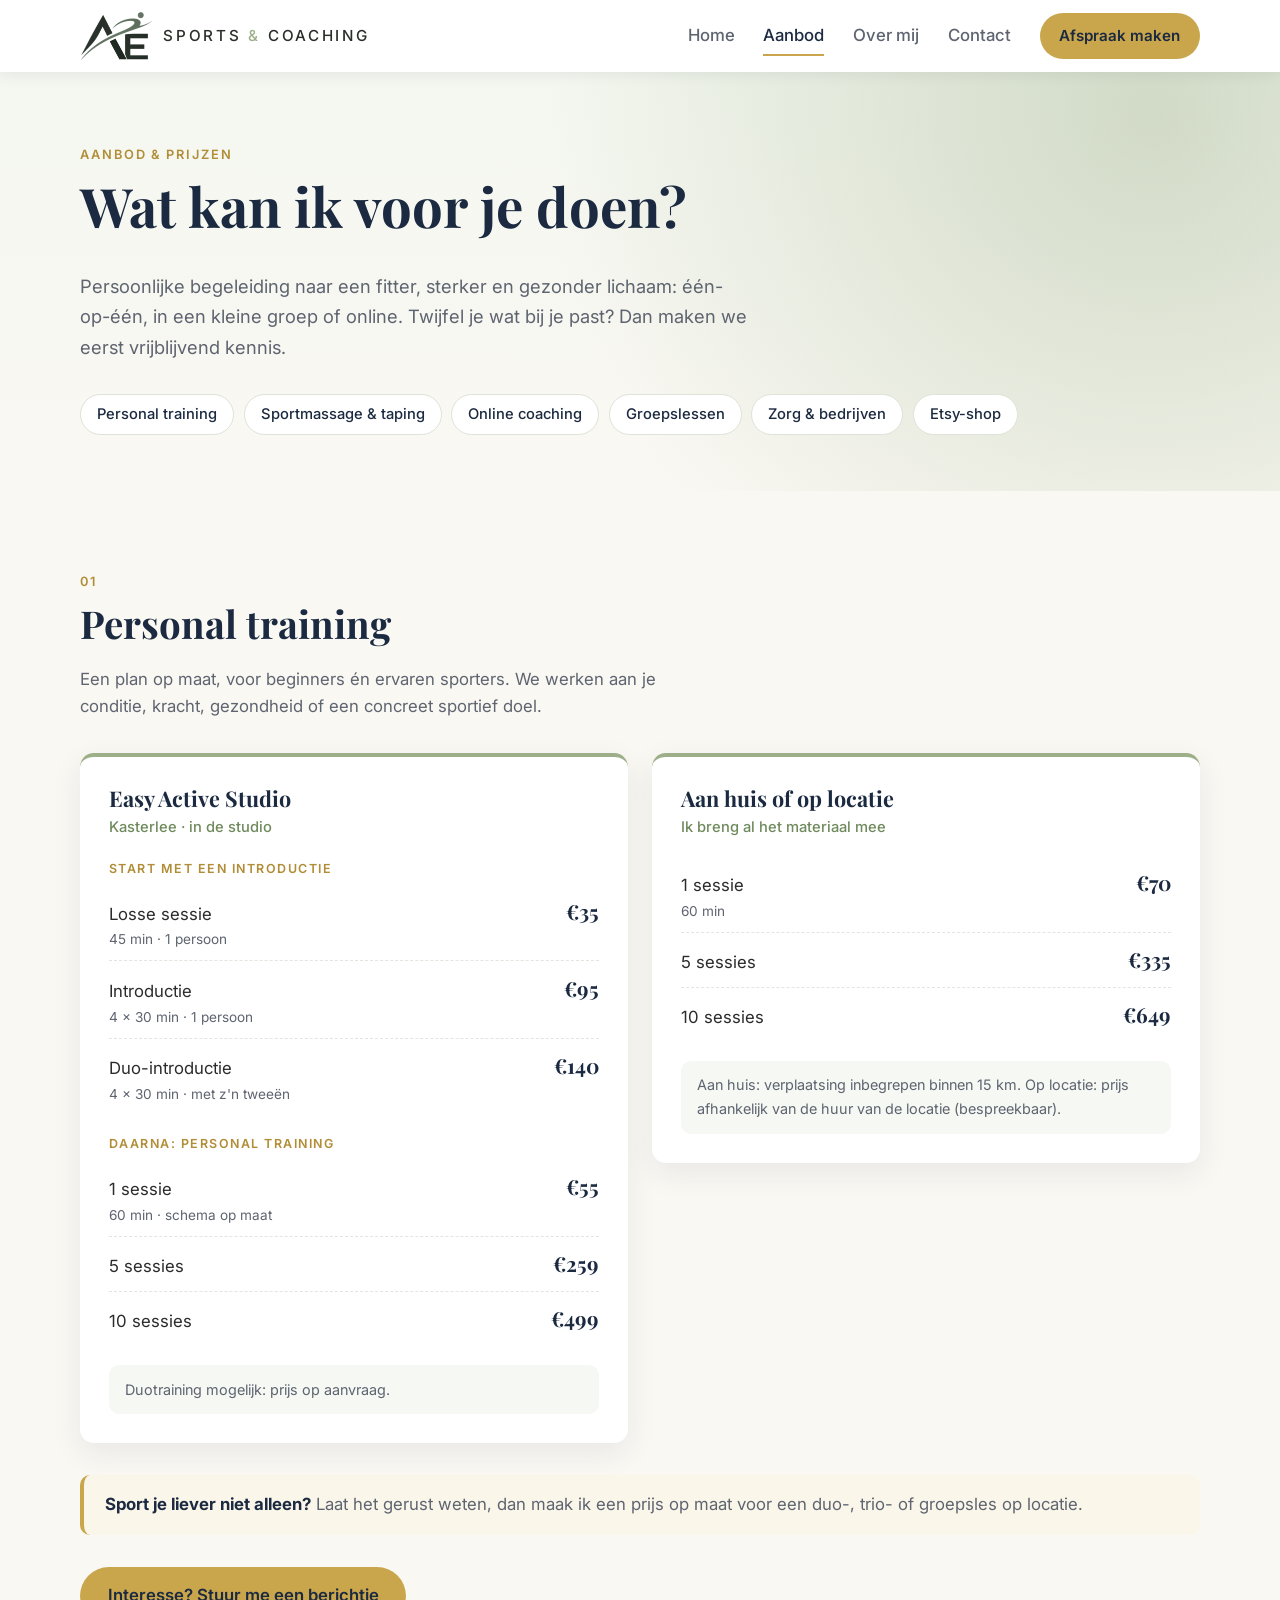
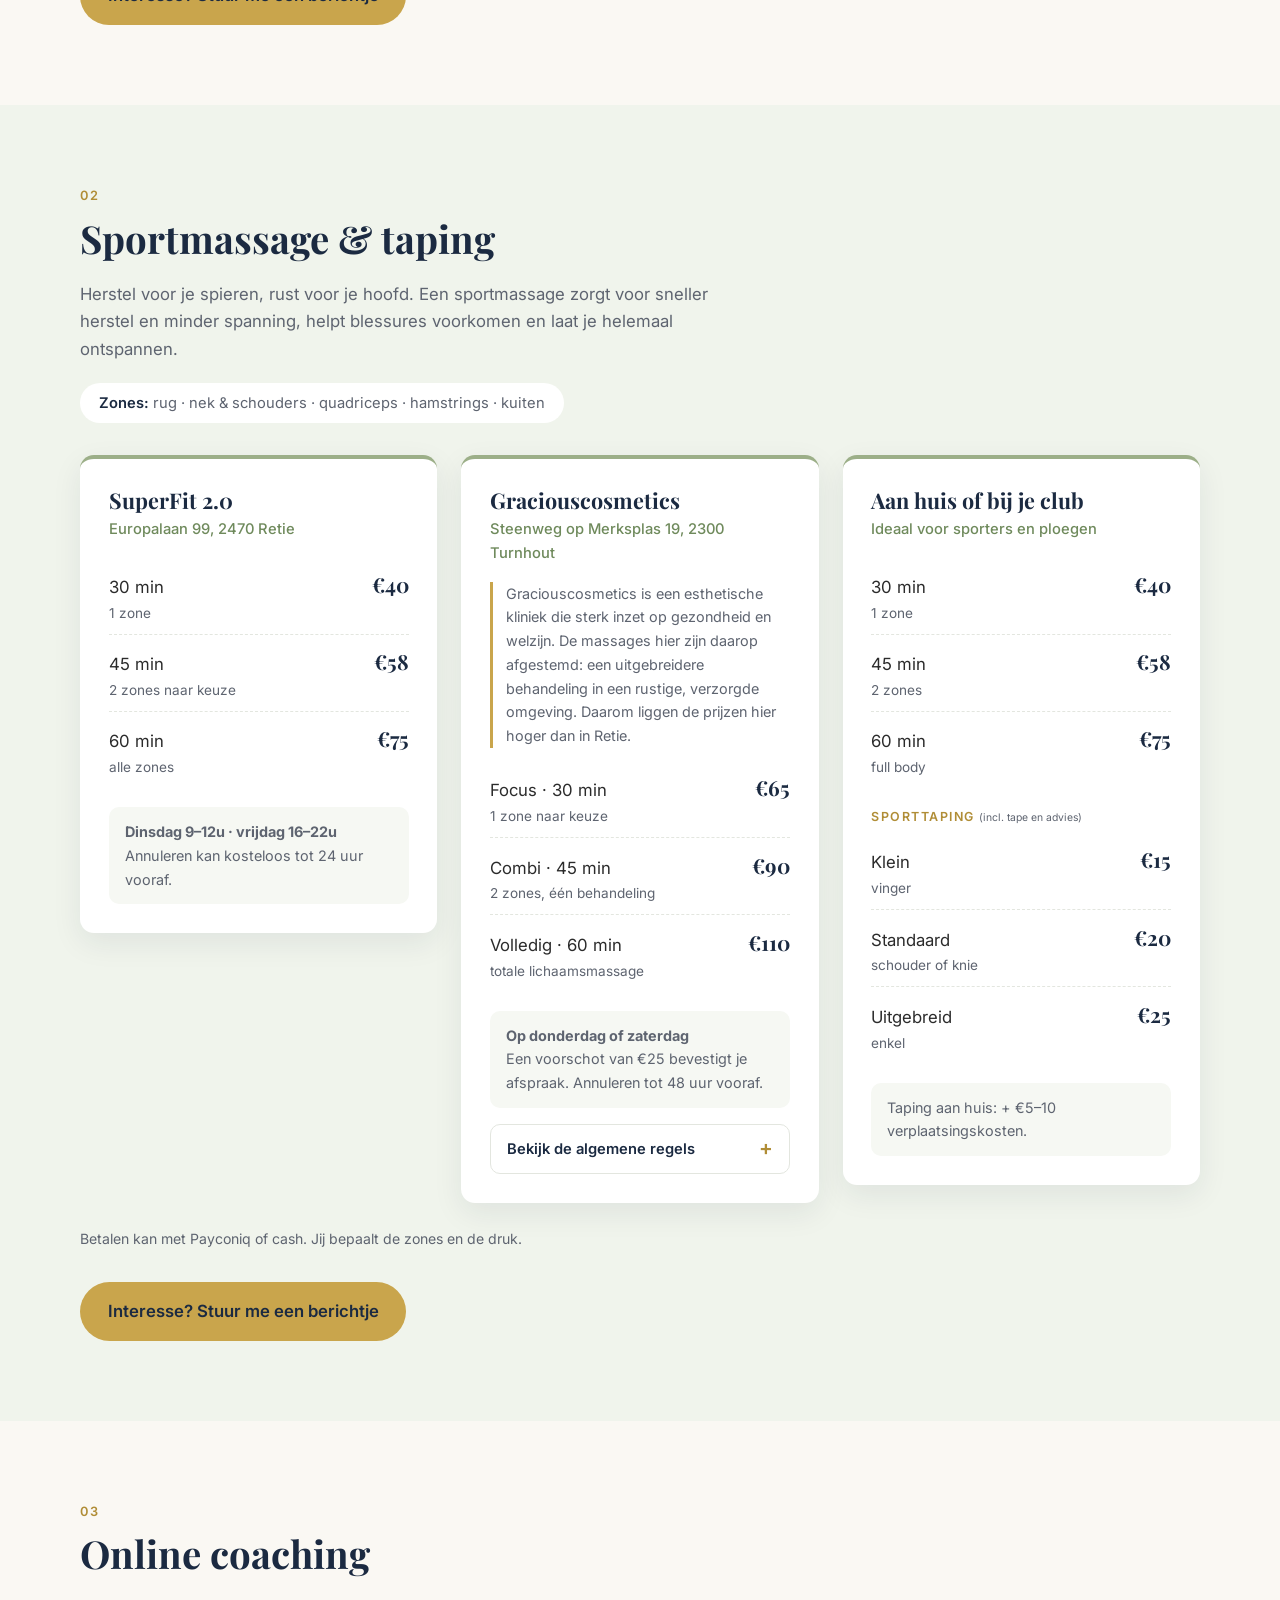
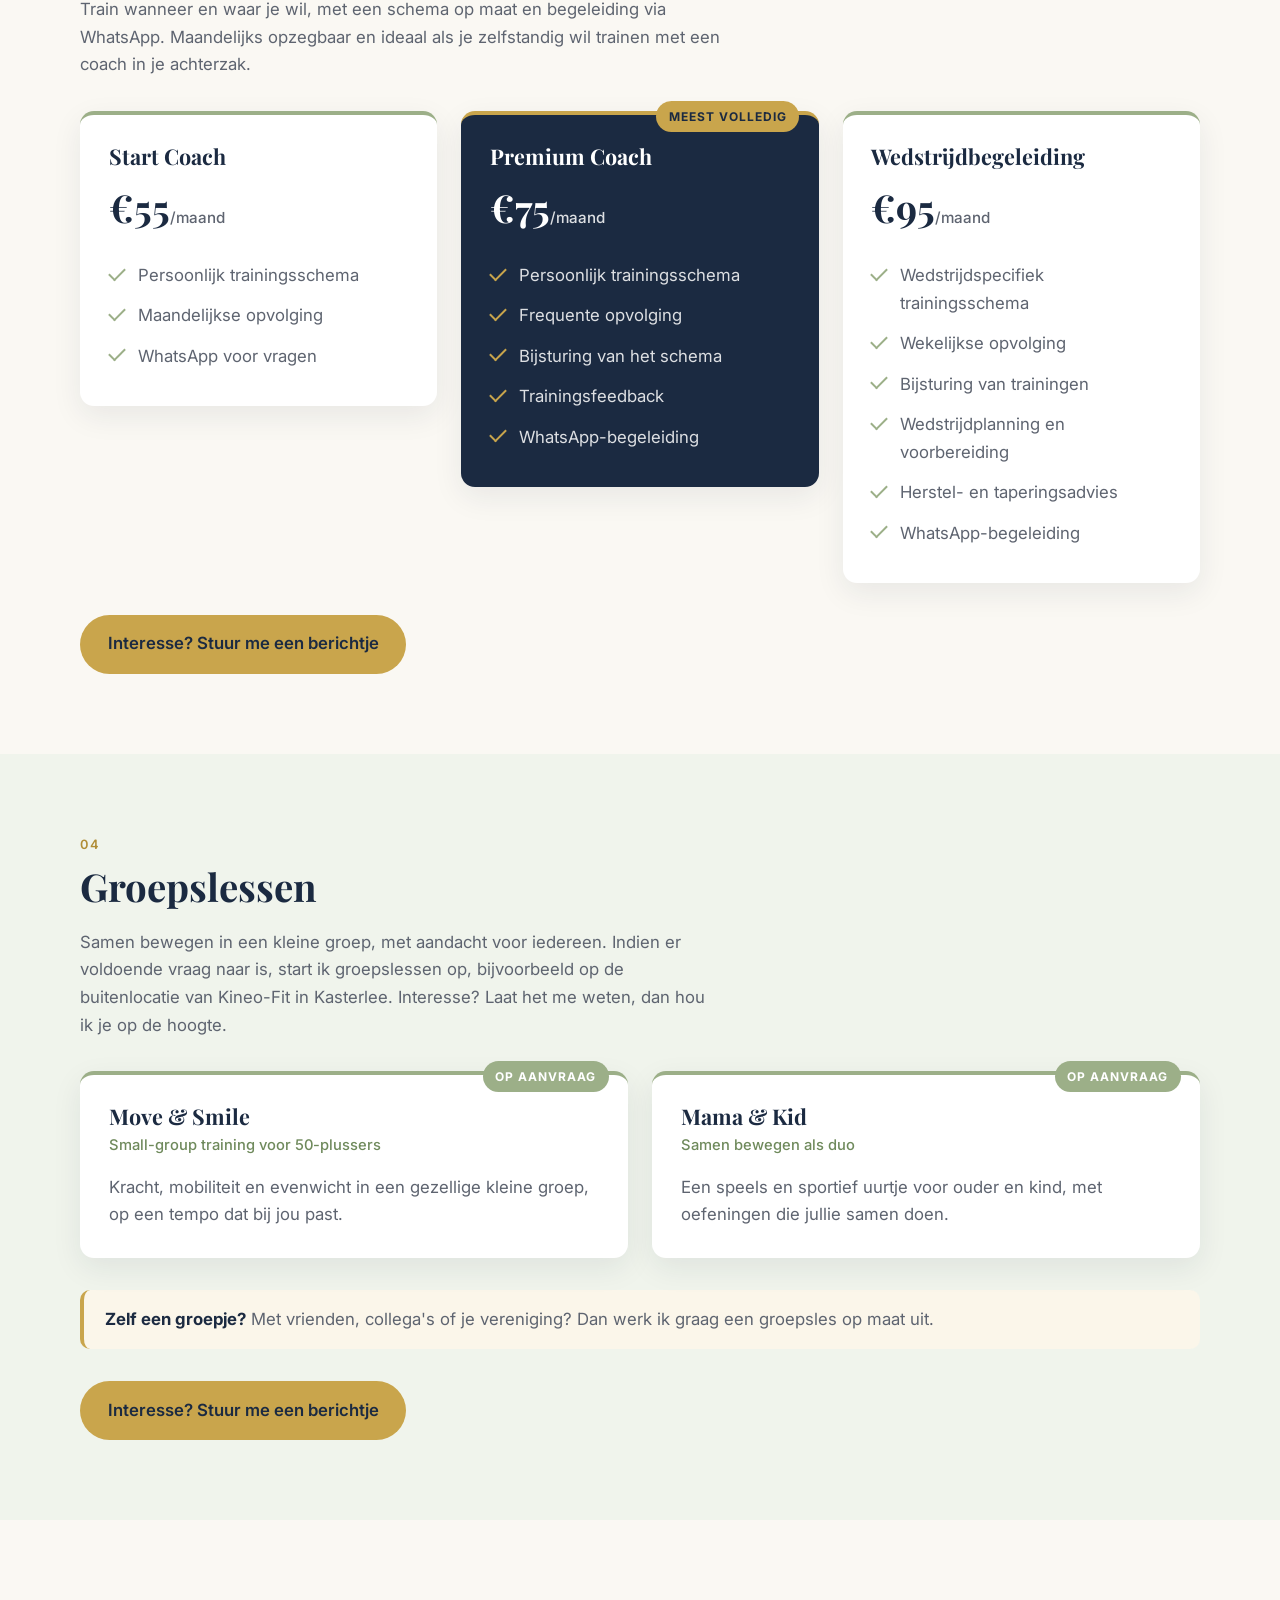
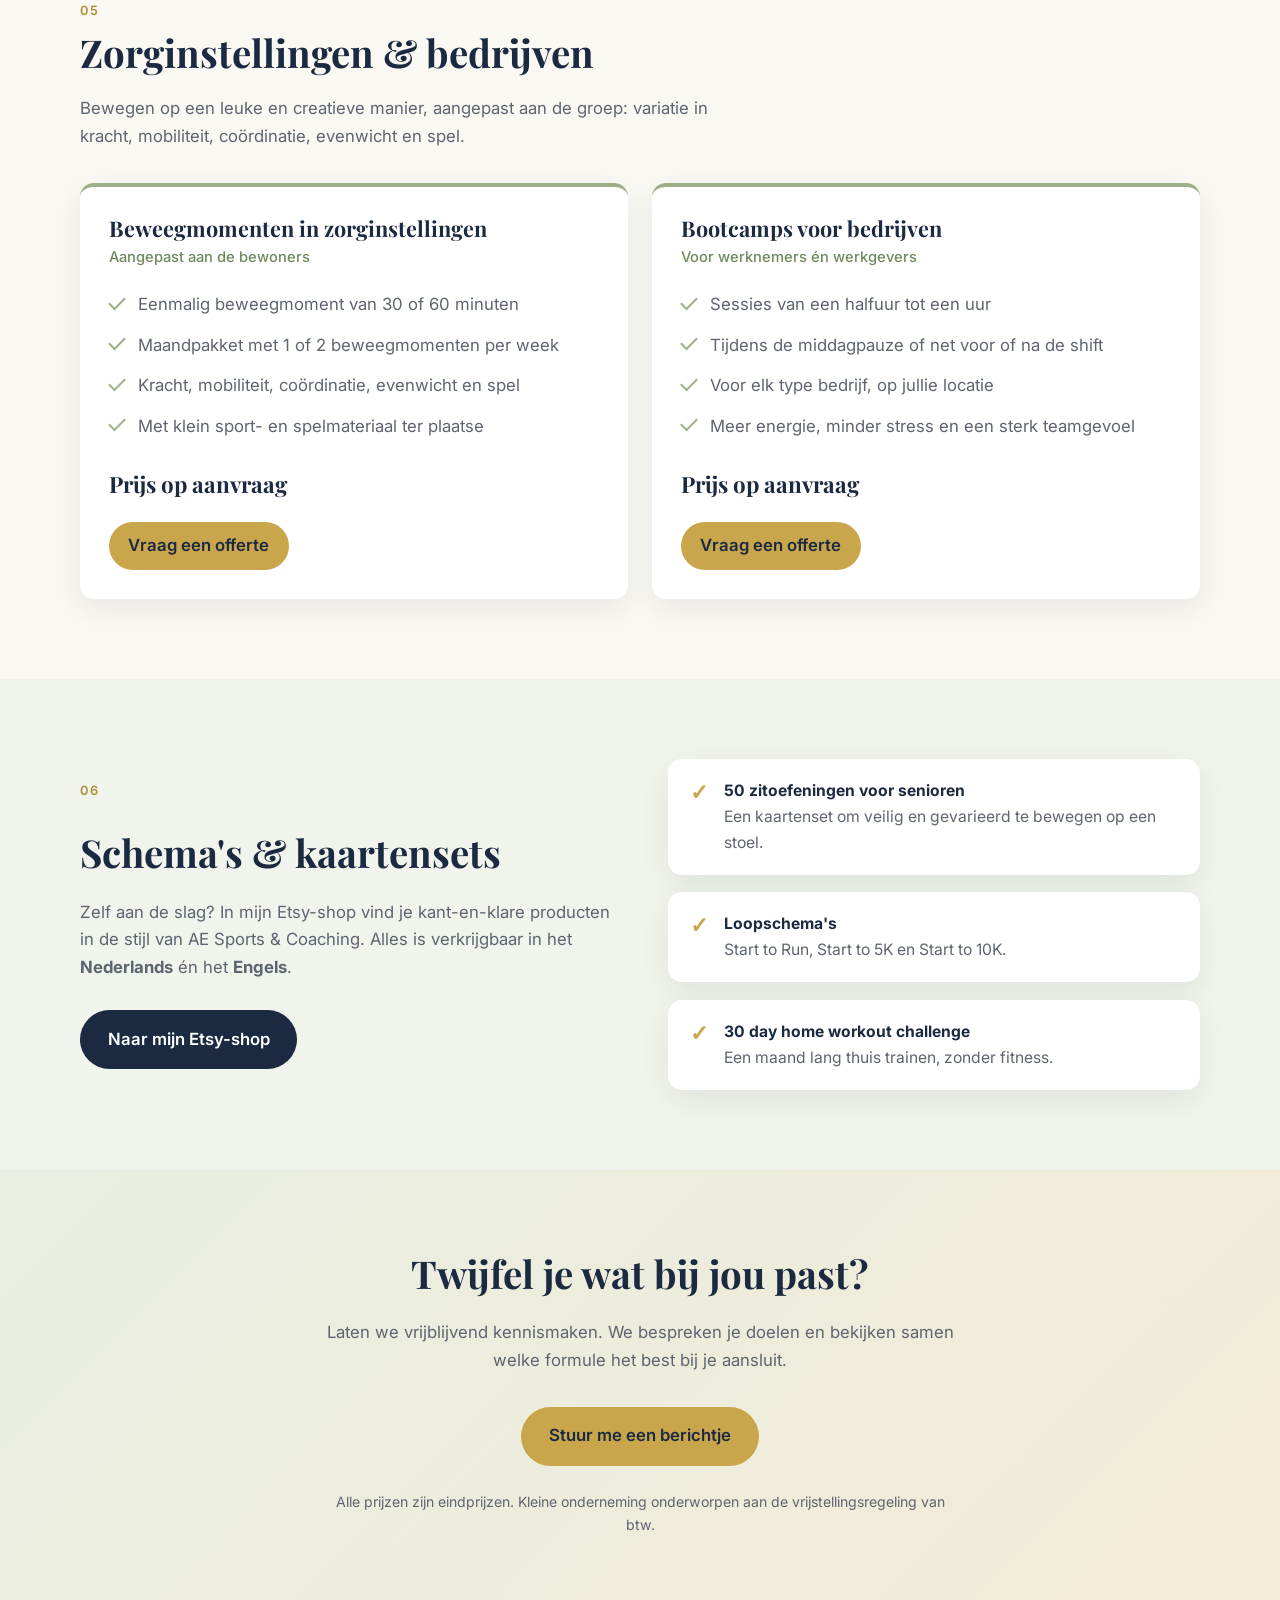
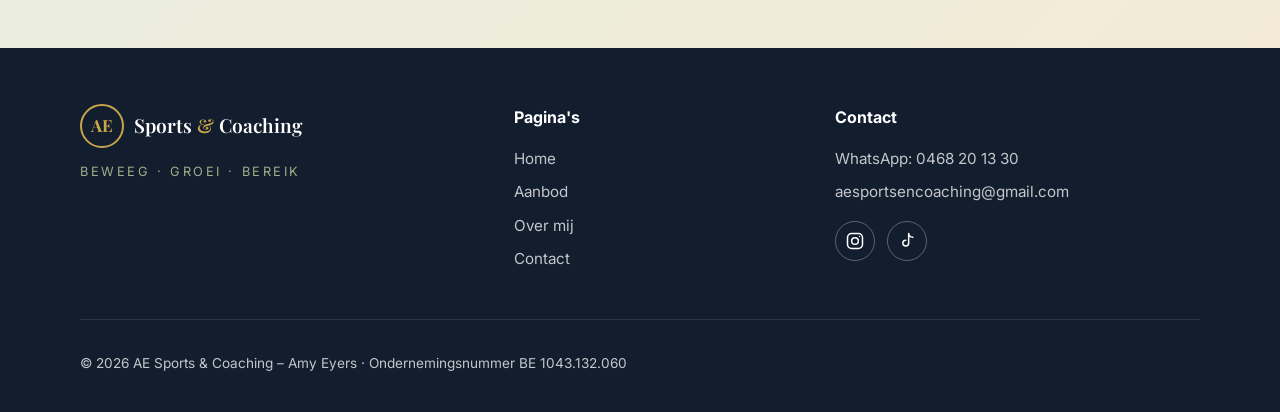
==== aanbod.html @ 87628c3f "Add files via upload" ====
<!DOCTYPE html>
<html lang="nl-BE">
<head>
  <meta charset="UTF-8">
  <meta name="viewport" content="width=device-width, initial-scale=1.0">
  <title>Aanbod &amp; prijzen | AE Sports &amp; Coaching</title>
  <meta name="description" content="Aanbod en prijzen van AE Sports & Coaching: personal training, sportmassage en taping, online coaching, groepslessen en beweegmomenten voor zorginstellingen en bedrijven.">

  <!-- Lettertypes (gratis via Google Fonts) -->
  <link rel="preconnect" href="https://fonts.googleapis.com">
  <link rel="preconnect" href="https://fonts.gstatic.com" crossorigin>
  <link href="https://fonts.googleapis.com/css2?family=Playfair+Display:wght@600;700&family=Inter:wght@400;500;600&display=swap" rel="stylesheet">

  <link rel="stylesheet" href="style.css">
</head>
<body>

  <!-- ===== NAVIGATIE ===== -->
  <header class="site-header">
    <div class="container nav">
      <a href="index.html" class="logo" aria-label="AE Sports & Coaching – home">
        <!-- Logo: het bestand 'logo-ae.png' moet in dezelfde map staan als deze pagina. -->
        <img src="logo-ae.png" alt="Logo AE Sports & Coaching" class="logo-img"
             onerror="this.style.display='none'; this.nextElementSibling.style.display='grid';">
        <span class="logo-mark" style="display:none">AE</span>
        <span class="logo-text">Sports <span class="amp">&amp;</span> Coaching</span>
      </a>

      <button class="nav-toggle" aria-label="Menu openen" aria-expanded="false">
        <span></span><span></span><span></span>
      </button>

      <nav class="nav-links" aria-label="Hoofdmenu">
        <a href="index.html">Home</a>
        <a href="aanbod.html" class="active">Aanbod</a>
        <a href="over-mij.html">Over mij</a>
        <a href="contact.html">Contact</a>
        <a href="https://wa.me/32468201330" data-wa class="btn btn-gold btn-small" target="_blank" rel="noopener">Afspraak maken</a>
      </nav>
    </div>
  </header>

  <main>

    <!-- ===== PAGINATITEL ===== -->
    <section class="page-hero">
      <div class="container">
        <p class="eyebrow">Aanbod &amp; prijzen</p>
        <h1>Wat kan ik voor je doen?</h1>
        <p class="hero-sub">Persoonlijke begeleiding naar een fitter, sterker en gezonder lichaam: één-op-één, in een kleine groep of online. Twijfel je wat bij je past? Dan maken we eerst vrijblijvend kennis.</p>
        <nav class="chips" aria-label="Spring naar">
          <a href="#personal-training">Personal training</a>
          <a href="#sportmassage">Sportmassage &amp; taping</a>
          <a href="#online-coaching">Online coaching</a>
          <a href="#groepslessen">Groepslessen</a>
          <a href="#zorg-bedrijven">Zorg &amp; bedrijven</a>
          <a href="#etsy">Etsy-shop</a>
        </nav>
      </div>
    </section>

    <!-- ===== PERSONAL TRAINING ===== -->
    <section class="section offer" id="personal-training">
      <div class="container">
        <p class="eyebrow">01</p>
        <h2>Personal training</h2>
        <p class="section-intro">Een plan op maat, voor beginners én ervaren sporters. We werken aan je conditie, kracht, gezondheid of een concreet sportief doel.</p>

        <div class="price-grid price-grid-2">
          <article class="price-card">
            <h3>Easy Active Studio</h3>
            <p class="price-meta">Kasterlee · in de studio</p>
            <p class="price-step">Start met een introductie</p>
            <ul class="price-list">
              <li><span>Losse sessie <small>45 min · 1 persoon</small></span><strong>€35</strong></li>
              <li><span>Introductie <small>4 × 30 min · 1 persoon</small></span><strong>€95</strong></li>
              <li><span>Duo-introductie <small>4 × 30 min · met z'n tweeën</small></span><strong>€140</strong></li>
            </ul>
            <p class="price-step">Daarna: personal training</p>
            <ul class="price-list">
              <li><span>1 sessie <small>60 min · schema op maat</small></span><strong>€55</strong></li>
              <li><span>5 sessies</span><strong>€259</strong></li>
              <li><span>10 sessies</span><strong>€499</strong></li>
            </ul>
            <p class="note">Duotraining mogelijk: prijs op aanvraag.</p>
          </article>

          <article class="price-card">
            <h3>Aan huis of op locatie</h3>
            <p class="price-meta">Ik breng al het materiaal mee</p>
            <ul class="price-list">
              <li><span>1 sessie <small>60 min</small></span><strong>€70</strong></li>
              <li><span>5 sessies</span><strong>€335</strong></li>
              <li><span>10 sessies</span><strong>€649</strong></li>
            </ul>
            <p class="note">Aan huis: verplaatsing inbegrepen binnen 15 km. Op locatie: prijs afhankelijk van de huur van de locatie (bespreekbaar).</p>
          </article>
        </div>

        <div class="tip">
          <strong>Sport je liever niet alleen?</strong> Laat het gerust weten, dan maak ik een prijs op maat voor een duo-, trio- of groepsles op locatie.
        </div>
        <div class="offer-cta">
          <button type="button" class="btn btn-gold" data-open-contact data-onderwerp="personal training">Interesse? Stuur me een berichtje</button>
        </div>
      </div>
    </section>

    <!-- ===== SPORTMASSAGE & TAPING ===== -->
    <section class="section offer section-sage" id="sportmassage">
      <div class="container">
        <p class="eyebrow">02</p>
        <h2>Sportmassage &amp; taping</h2>
        <p class="section-intro">Herstel voor je spieren, rust voor je hoofd. Een sportmassage zorgt voor sneller herstel en minder spanning, helpt blessures voorkomen en laat je helemaal ontspannen.</p>

        <div class="zones">
          <span>Zones:</span> rug · nek &amp; schouders · quadriceps · hamstrings · kuiten
        </div>

        <div class="price-grid">
          <article class="price-card">
            <span class="badge-promo" data-tot="2026-11-30">-10% t.e.m. 30/11</span>
            <h3>SuperFit 2.0</h3>
            <p class="price-meta">Europalaan 99, 2470 Retie</p>
            <ul class="price-list">
              <li><span>30 min <small>1 zone</small></span><strong>€40</strong></li>
              <li><span>45 min <small>2 zones naar keuze</small></span><strong>€58</strong></li>
              <li><span>60 min <small>alle zones</small></span><strong>€75</strong></li>
            </ul>
            <p class="note"><strong>Dinsdag 9–12u · vrijdag 16–22u</strong><br>Annuleren kan kosteloos tot 24 uur vooraf.</p>
          </article>

          <article class="price-card">
            <h3>Graciouscosmetics</h3>
            <p class="price-meta">Steenweg op Merksplas 19, 2300 Turnhout</p>
            <p class="card-info">Graciouscosmetics is een esthetische kliniek die sterk inzet op gezondheid en welzijn. De massages hier zijn daarop afgestemd: een uitgebreidere behandeling in een rustige, verzorgde omgeving. Daarom liggen de prijzen hier hoger dan in Retie.</p>
            <ul class="price-list">
              <li><span>Focus · 30 min <small>1 zone naar keuze</small></span><strong>€65</strong></li>
              <li><span>Combi · 45 min <small>2 zones, één behandeling</small></span><strong>€90</strong></li>
              <li><span>Volledig · 60 min <small>totale lichaamsmassage</small></span><strong>€110</strong></li>
            </ul>
            <p class="note"><strong>Op donderdag of zaterdag</strong><br>Een voorschot van €25 bevestigt je afspraak. Annuleren tot 48 uur vooraf.</p>
            <details class="rules">
              <summary>Bekijk de algemene regels</summary>
              <p class="rules-intro">Zo blijft elke massage rustig, veilig en voor iedereen aangenaam. Door te boeken ga je akkoord met deze afspraken.</p>
              <ol>
                <li><strong>Reserveren &amp; voorschot</strong> Je afspraak is bevestigd zodra je een voorschot van €25 per behandeling betaalt. Dit bedrag wordt van de prijs van je massage afgetrokken.</li>
                <li><strong>Annuleren of verplaatsen</strong> Doe dit minstens 48 uur op voorhand. Dan wordt je voorschot behouden voor een nieuwe afspraak of teruggestort.</li>
                <li><strong>Te laat of niet komen</strong> Niet verschenen of korter dan 48 uur op voorhand geannuleerd? Dan behoud ik het voorschot. Kom je meer dan 15 minuten te laat, dan wordt de massage ingekort tot de geplande eindtijd.</li>
                <li><strong>Kom rustig aan</strong> Wees 5 minuten vroeger zodat we kalm kunnen starten. Kom met schone huid en gebruik geen sterke parfum.</li>
                <li><strong>Je gezondheid</strong> Meld bij het boeken blessures, medicatie (zoals bloedverdunners), zwangerschap, huidproblemen of koorts. Ik kan een massage aanpassen of weigeren. Een massage vervangt geen medische behandeling.</li>
                <li><strong>Ziek of koorts?</strong> Verwittig me zo snel mogelijk en verplaats je afspraak. Zo houden we elkaar en Graciouscosmetics gezond.</li>
                <li><strong>Comfort &amp; respect</strong> Jij bepaalt de druk en je zegt het als iets te veel of te weinig is. Je blijft in ondergoed of sportkledij, afgedekt met handdoeken. Ongepast gedrag stopt de massage onmiddellijk, zonder terugbetaling.</li>
                <li><strong>Allergieën</strong> Heb je een allergie voor bepaalde producten, zalven of crèmes? Meld het vooraf, dan kies ik een geschikt product.</li>
                <li><strong>Rust &amp; privacy</strong> Zet je gsm op stil. Je gegevens blijven vertrouwelijk en gebruik ik enkel voor je afspraak. Foto's of filmpjes in de behandelruimte zijn niet toegestaan.</li>
                <li><strong>Na je massage</strong> Drink voldoende water en neem wat rust. Spieren kunnen een dag of twee gevoelig aanvoelen, dat is normaal.</li>
              </ol>
            </details>
          </article>

          <article class="price-card">
            <h3>Aan huis of bij je club</h3>
            <p class="price-meta">Ideaal voor sporters en ploegen</p>
            <ul class="price-list">
              <li><span>30 min <small>1 zone</small></span><strong>€40</strong></li>
              <li><span>45 min <small>2 zones</small></span><strong>€58</strong></li>
              <li><span>60 min <small>full body</small></span><strong>€75</strong></li>
            </ul>
            <p class="price-step">Sporttaping <small>(incl. tape en advies)</small></p>
            <ul class="price-list">
              <li><span>Klein <small>vinger</small></span><strong>€15</strong></li>
              <li><span>Standaard <small>schouder of knie</small></span><strong>€20</strong></li>
              <li><span>Uitgebreid <small>enkel</small></span><strong>€25</strong></li>
            </ul>
            <p class="note">Taping aan huis: + €5–10 verplaatsingskosten.</p>
          </article>
        </div>
        <p class="note-small">Betalen kan met Payconiq of cash. Jij bepaalt de zones en de druk.</p>
        <div class="offer-cta">
          <button type="button" class="btn btn-gold" data-open-contact data-onderwerp="sportmassage of sporttaping">Interesse? Stuur me een berichtje</button>
        </div>
      </div>
    </section>

    <!-- ===== ONLINE COACHING ===== -->
    <section class="section offer" id="online-coaching">
      <div class="container">
        <p class="eyebrow">03</p>
        <h2>Online coaching</h2>
        <p class="section-intro">Train wanneer en waar je wil, met een schema op maat en begeleiding via WhatsApp. Maandelijks opzegbaar en ideaal als je zelfstandig wil trainen met een coach in je achterzak.</p>

        <div class="price-grid">
          <article class="price-card plan">
            <h3>Start Coach</h3>
            <p class="plan-price">€55<small>/maand</small></p>
            <ul class="check-list">
              <li>Persoonlijk trainingsschema</li>
              <li>Maandelijkse opvolging</li>
              <li>WhatsApp voor vragen</li>
            </ul>
          </article>

          <article class="price-card plan plan-featured">
            <span class="badge-popular">Meest volledig</span>
            <h3>Premium Coach</h3>
            <p class="plan-price">€75<small>/maand</small></p>
            <ul class="check-list">
              <li>Persoonlijk trainingsschema</li>
              <li>Frequente opvolging</li>
              <li>Bijsturing van het schema</li>
              <li>Trainingsfeedback</li>
              <li>WhatsApp-begeleiding</li>
            </ul>
          </article>

          <article class="price-card plan">
            <h3>Wedstrijdbegeleiding</h3>
            <p class="plan-price">€95<small>/maand</small></p>
            <ul class="check-list">
              <li>Wedstrijdspecifiek trainingsschema</li>
              <li>Wekelijkse opvolging</li>
              <li>Bijsturing van trainingen</li>
              <li>Wedstrijdplanning en voorbereiding</li>
              <li>Herstel- en taperingsadvies</li>
              <li>WhatsApp-begeleiding</li>
            </ul>
          </article>
        </div>

        <div class="offer-cta">
          <button type="button" class="btn btn-gold" data-open-contact data-onderwerp="online coaching">Interesse? Stuur me een berichtje</button>
        </div>
      </div>
    </section>

    <!-- ===== GROEPSLESSEN ===== -->
    <section class="section offer section-sage" id="groepslessen">
      <div class="container">
        <p class="eyebrow">04</p>
        <h2>Groepslessen</h2>
        <p class="section-intro">Samen bewegen in een kleine groep, met aandacht voor iedereen. Indien er voldoende vraag naar is, start ik groepslessen op, bijvoorbeeld op de buitenlocatie van Kineo-Fit in Kasterlee. Interesse? Laat het me weten, dan hou ik je op de hoogte.</p>

        <div class="price-grid price-grid-2">
          <article class="price-card">
            <span class="badge-soon">Op aanvraag</span>
            <h3>Move &amp; Smile</h3>
            <p class="price-meta">Small-group training voor 50-plussers</p>
            <p>Kracht, mobiliteit en evenwicht in een gezellige kleine groep, op een tempo dat bij jou past.</p>
          </article>

          <article class="price-card">
            <span class="badge-soon">Op aanvraag</span>
            <h3>Mama &amp; Kid</h3>
            <p class="price-meta">Samen bewegen als duo</p>
            <p>Een speels en sportief uurtje voor ouder en kind, met oefeningen die jullie samen doen.</p>
          </article>
        </div>

        <div class="tip">
          <strong>Zelf een groepje?</strong> Met vrienden, collega's of je vereniging? Dan werk ik graag een groepsles op maat uit.
        </div>
        <div class="offer-cta">
          <button type="button" class="btn btn-gold" data-open-contact data-onderwerp="groepslessen">Interesse? Stuur me een berichtje</button>
        </div>
      </div>
    </section>

    <!-- ===== ZORG & BEDRIJVEN ===== -->
    <section class="section offer" id="zorg-bedrijven">
      <div class="container">
        <p class="eyebrow">05</p>
        <h2>Zorginstellingen &amp; bedrijven</h2>
        <p class="section-intro">Bewegen op een leuke en creatieve manier, aangepast aan de groep: variatie in kracht, mobiliteit, coördinatie, evenwicht en spel.</p>

        <div class="price-grid price-grid-2">
          <article class="price-card">
            <h3>Beweegmomenten in zorginstellingen</h3>
            <p class="price-meta">Aangepast aan de bewoners</p>
            <ul class="check-list">
              <li>Eenmalig beweegmoment van 30 of 60 minuten</li>
              <li>Maandpakket met 1 of 2 beweegmomenten per week</li>
              <li>Kracht, mobiliteit, coördinatie, evenwicht en spel</li>
              <li>Met klein sport- en spelmateriaal ter plaatse</li>
            </ul>
            <p class="plan-price small">Prijs op aanvraag</p>
            <button type="button" class="btn btn-gold btn-small card-btn" data-open-contact data-onderwerp="beweegmomenten in zorginstellingen">Vraag een offerte</button>
          </article>

          <article class="price-card">
            <h3>Bootcamps voor bedrijven</h3>
            <p class="price-meta">Voor werknemers én werkgevers</p>
            <ul class="check-list">
              <li>Sessies van een halfuur tot een uur</li>
              <li>Tijdens de middagpauze of net voor of na de shift</li>
              <li>Voor elk type bedrijf, op jullie locatie</li>
              <li>Meer energie, minder stress en een sterk teamgevoel</li>
            </ul>
            <p class="plan-price small">Prijs op aanvraag</p>
            <button type="button" class="btn btn-gold btn-small card-btn" data-open-contact data-onderwerp="een bootcamp voor bedrijven">Vraag een offerte</button>
          </article>
        </div>
      </div>
    </section>

    <!-- ===== ETSY ===== -->
    <section class="section offer section-sage" id="etsy">
      <div class="container split">
        <div>
          <p class="eyebrow">06</p>
          <h2>Schema's &amp; kaartensets</h2>
          <p>Zelf aan de slag? In mijn Etsy-shop vind je kant-en-klare producten in de stijl van AE Sports &amp; Coaching. Alles is verkrijgbaar in het <strong>Nederlands</strong> én het <strong>Engels</strong>.</p>
          <a href="https://www.etsy.com/be/shop/AESportsenCoaching" class="btn btn-navy" target="_blank" rel="noopener">Naar mijn Etsy-shop</a>
        </div>
        <ul class="usp-list">
          <li><span class="usp-num">✓</span><div><strong>50 zitoefeningen voor senioren</strong><br>Een kaartenset om veilig en gevarieerd te bewegen op een stoel.</div></li>
          <li><span class="usp-num">✓</span><div><strong>Loopschema's</strong><br>Start to Run, Start to 5K en Start to 10K.</div></li>
          <li><span class="usp-num">✓</span><div><strong>30 day home workout challenge</strong><br>Een maand lang thuis trainen, zonder fitness.</div></li>
        </ul>
      </div>
    </section>

    <!-- ===== KENNISMAKING ===== -->
    <section class="section cta">
      <div class="container cta-inner">
        <h2>Twijfel je wat bij jou past?</h2>
        <p>Laten we vrijblijvend kennismaken. We bespreken je doelen en bekijken samen welke formule het best bij je aansluit.</p>
        <div class="hero-buttons">
          <button type="button" class="btn btn-gold" data-open-contact>Stuur me een berichtje</button>
        </div>
        <p class="note-small">Alle prijzen zijn eindprijzen. Kleine onderneming onderworpen aan de vrijstellingsregeling van btw.</p>
      </div>
    </section>

  </main>

  <!-- ===== KEUZEVENSTER: WHATSAPP OF MAIL ===== -->
  <div class="modal" id="contact-modal" hidden>
    <div class="modal-backdrop" data-close-contact></div>
    <div class="modal-box" role="dialog" aria-modal="true" aria-labelledby="modal-title">
      <button type="button" class="modal-close" aria-label="Sluiten" data-close-contact>&times;</button>
      <h3 id="modal-title">Hoe wil je me contacteren?</h3>
      <p>Kies wat jij het makkelijkst vindt. Er staat al een berichtje klaar dat je nog kan aanpassen.</p>

      <a class="modal-option" data-wa target="_blank" rel="noopener">
        <span class="modal-icon wa">
          <svg viewBox="0 0 24 24" aria-hidden="true"><path d="M4 20l1.3-3.9A8 8 0 1 1 8 19z"/><path d="M9 9.5c.3 1.8 1.7 3.7 4 4.6l1.2-1.1 1.8.9-.4 1.6c-3.4.2-7.3-3.4-7.3-7.1l1.6-.4.9 1.8z" class="fill"/></svg>
        </span>
        <span><strong>WhatsApp</strong><br><small>Snel een berichtje sturen</small></span>
      </a>

      <a class="modal-option" data-mail>
        <span class="modal-icon mail">
          <svg viewBox="0 0 24 24" aria-hidden="true"><rect x="3" y="5" width="18" height="14" rx="2"/><path d="M3 7l9 6 9-6"/></svg>
        </span>
        <span><strong>E-mail</strong><br><small>aesportsencoaching@gmail.com</small></span>
      </a>
    </div>
  </div>

  <!-- ===== FOOTER ===== -->
  <footer class="site-footer">
    <div class="container footer-grid">
      <div>
        <a href="index.html" class="logo logo-footer">
          <span class="logo-mark">AE</span>
          <span class="logo-text">Sports <span class="amp">&amp;</span> Coaching</span>
        </a>
        <p class="footer-tagline">Beweeg · Groei · Bereik</p>
      </div>

      <div>
        <h4>Pagina's</h4>
        <ul>
          <li><a href="index.html">Home</a></li>
          <li><a href="aanbod.html">Aanbod</a></li>
          <li><a href="over-mij.html">Over mij</a></li>
          <li><a href="contact.html">Contact</a></li>
        </ul>
      </div>

      <div>
        <h4>Contact</h4>
        <ul>
          <li><a href="https://wa.me/32468201330" data-wa target="_blank" rel="noopener">WhatsApp: 0468 20 13 30</a></li>
          <li><a href="mailto:aesportsencoaching@gmail.com" data-mail>aesportsencoaching@gmail.com</a></li>
        </ul>
        <div class="socials">
          <a href="https://www.instagram.com/aesportsencoaching" target="_blank" rel="noopener" aria-label="Instagram">
            <svg viewBox="0 0 24 24" aria-hidden="true"><rect x="3" y="3" width="18" height="18" rx="5"/><circle cx="12" cy="12" r="4"/><circle cx="17.5" cy="6.5" r="0.8" class="fill"/></svg>
          </a>
          <a href="https://www.tiktok.com/@aesportsencoaching" target="_blank" rel="noopener" aria-label="TikTok">
            <svg viewBox="0 0 24 24" aria-hidden="true"><path d="M14 3v11.5a3.5 3.5 0 1 1-3.5-3.5M14 3c.4 2.6 2.2 4.4 5 4.6"/></svg>
          </a>
        </div>
      </div>
    </div>
    <div class="container footer-bottom">
      <p>© <span id="year"></span> AE Sports &amp; Coaching – Amy Eyers · Ondernemingsnummer BE 1043.132.060</p>
      <!-- Vul hier later je adres in, bijvoorbeeld: <p>Straat 1, 2460 Kasterlee</p> -->
    </div>
  </footer>

  <script src="script.js"></script>
</body>
</html>
---- style.css ----
/* =========================================================
   AE Sports & Coaching – stijlbestand
   Dit bestand wordt door ALLE pagina's gedeeld.
   Kleuren aanpassen? Doe dat hieronder bij :root.
   ========================================================= */

:root {
  --navy: #1B2A41;
  --navy-light: #2A3D5A;
  --salie: #9CAF88;
  --salie-light: #E8EEE2;
  --goud: #C9A54C;
  --goud-dark: #B08D36;
  --creme: #FAF8F3;
  --tekst: #2B2B2B;
  --tekst-zacht: #5E6470;

  --font-titel: 'Playfair Display', Georgia, serif;
  --font-tekst: 'Inter', system-ui, -apple-system, sans-serif;

  --radius: 14px;
  --schaduw: 0 10px 30px rgba(27, 42, 65, 0.08);
}

/* ---------- Basis ---------- */
*, *::before, *::after { box-sizing: border-box; }

body {
  margin: 0;
  font-family: var(--font-tekst);
  color: var(--tekst);
  background: var(--creme);
  line-height: 1.65;
  font-size: 1.05rem;
}

img { max-width: 100%; display: block; }
a { color: inherit; }

h1, h2, h3 {
  font-family: var(--font-titel);
  color: var(--navy);
  line-height: 1.2;
  margin: 0 0 0.6em;
}
h1 { font-size: clamp(2.1rem, 5vw, 3.4rem); }
h2 { font-size: clamp(1.7rem, 3.5vw, 2.4rem); }
h3 { font-size: 1.35rem; }

.container {
  width: min(1120px, 100% - 2.5rem);
  margin-inline: auto;
}

.section { padding: 5rem 0; }
.section-sage { background: #F0F4EC; }

.eyebrow {
  text-transform: uppercase;
  letter-spacing: 0.15em;
  font-size: 0.8rem;
  font-weight: 600;
  color: var(--goud-dark);
  margin: 0 0 0.5rem;
}

/* ---------- Knoppen ---------- */
.btn {
  display: inline-block;
  padding: 0.85rem 1.6rem;
  border-radius: 999px;
  font-weight: 600;
  text-decoration: none;
  border: 2px solid transparent;
  transition: transform 0.15s, background 0.2s, color 0.2s;
}
.btn:hover { transform: translateY(-2px); }

.btn-gold { background: var(--goud); color: var(--navy); }
.btn-gold:hover { background: var(--goud-dark); color: #fff; }

.btn-navy { background: var(--navy); color: #fff; }
.btn-navy:hover { background: var(--navy-light); }

.btn-outline-light { border-color: rgba(255,255,255,0.7); color: #fff; }
.btn-outline-light:hover { background: #fff; color: var(--navy); }

.btn-outline-navy { border-color: var(--navy); color: var(--navy); }
.btn-outline-navy:hover { background: var(--navy); color: #fff; }

.btn-small { padding: 0.5rem 1.1rem; font-size: 0.95rem; }

/* ---------- Header / navigatie ---------- */
.site-header {
  position: sticky;
  top: 0;
  z-index: 100;
  background: rgba(255,255,255,0.95);
  backdrop-filter: blur(6px);
  box-shadow: 0 2px 14px rgba(27,42,65,0.08);
}

.nav {
  display: flex;
  align-items: center;
  justify-content: space-between;
  height: 72px;
}

.logo {
  display: flex;
  align-items: center;
  gap: 0.65rem;
  text-decoration: none;
  color: var(--navy);
}
.logo-img {
  height: 50px;
  width: auto;
}
/* Tekst naast het logo in dezelfde stijl als het logo zelf */
.site-header .logo-text {
  font-family: var(--font-tekst);
  font-weight: 500;
  font-size: 0.95rem;
  letter-spacing: 0.18em;
  text-transform: uppercase;
  color: #2A2F2A;
}
.site-header .logo-text .amp { color: var(--salie); }
@media (max-width: 420px) {
  .site-header .logo-text { font-size: 0.8rem; letter-spacing: 0.12em; }
}
.logo-footer { color: #fff; }
.logo-mark {
  display: grid;
  place-items: center;
  width: 44px;
  height: 44px;
  border: 2px solid var(--goud);
  border-radius: 50%;
  font-family: var(--font-titel);
  font-weight: 700;
  color: var(--goud);
  font-size: 1.05rem;
}
.logo-text {
  font-family: var(--font-titel);
  font-size: 1.2rem;
  font-weight: 600;
}
.logo-text .amp { color: var(--goud); }

.nav-links {
  display: flex;
  align-items: center;
  gap: 1.8rem;
}
.nav-links a:not(.btn) {
  color: var(--tekst-zacht);
  text-decoration: none;
  font-weight: 500;
  position: relative;
}
.nav-links a:not(.btn):hover,
.nav-links a.active { color: var(--navy); }
.nav-links a.active::after {
  content: "";
  position: absolute;
  left: 0; right: 0; bottom: -6px;
  height: 2px;
  background: var(--goud);
}

/* Hamburger (alleen op smartphone zichtbaar) */
.nav-toggle {
  display: none;
  background: none;
  border: 0;
  cursor: pointer;
  padding: 8px;
}
.nav-toggle span {
  display: block;
  width: 26px;
  height: 2px;
  margin: 6px 0;
  background: var(--navy);
  transition: transform 0.25s, opacity 0.25s;
}
.nav-toggle.open span:nth-child(1) { transform: translateY(8px) rotate(45deg); }
.nav-toggle.open span:nth-child(2) { opacity: 0; }
.nav-toggle.open span:nth-child(3) { transform: translateY(-8px) rotate(-45deg); }

/* ---------- Hero ---------- */
.hero {
  background:
    radial-gradient(circle at 85% 15%, rgba(156,175,136,0.45), transparent 50%),
    radial-gradient(circle at 5% 95%, rgba(201,165,76,0.22), transparent 45%),
    linear-gradient(180deg, #F4F7F0 0%, var(--creme) 100%);
  color: var(--navy);
  padding: 7rem 0 6rem;
}
.hero-grid {
  display: grid;
  grid-template-columns: 1.25fr 1fr;
  gap: 3rem;
  align-items: center;
}
.hero-inner { max-width: 640px; }
.hero-logo {
  display: grid;
  place-items: center;
}
.hero-logo img {
  width: 100%;
  max-width: 420px;
  filter: drop-shadow(0 12px 30px rgba(27,42,65,0.08));
}
.hero h1 { color: var(--navy); }
.hero h1 em { color: var(--goud-dark); font-style: italic; }
.tagline {
  color: #6F8A5C;
  letter-spacing: 0.25em;
  text-transform: uppercase;
  font-size: 0.85rem;
  font-weight: 600;
  margin: 0 0 1.2rem;
}
.hero-sub {
  font-size: 1.15rem;
  color: var(--tekst-zacht);
  max-width: 600px;
  margin: 0 0 2rem;
}
.hero-buttons {
  display: flex;
  flex-wrap: wrap;
  gap: 1rem;
}

/* ---------- Kaarten (aanbod) ---------- */
.cards {
  display: grid;
  grid-template-columns: repeat(auto-fit, minmax(260px, 1fr));
  gap: 1.5rem;
  margin-top: 2rem;
}
.card {
  background: #fff;
  border-radius: var(--radius);
  padding: 2rem;
  box-shadow: var(--schaduw);
  border-top: 4px solid var(--salie);
  transition: transform 0.2s, border-color 0.2s;
}
.card:hover {
  transform: translateY(-4px);
  border-top-color: var(--goud);
}
.card p { color: var(--tekst-zacht); }
.card-icon {
  width: 56px;
  height: 56px;
  border-radius: 50%;
  background: var(--salie-light);
  display: grid;
  place-items: center;
  margin-bottom: 1.2rem;
}
.card-icon svg {
  width: 28px;
  height: 28px;
  fill: none;
  stroke: var(--navy);
  stroke-width: 1.8;
  stroke-linecap: round;
  stroke-linejoin: round;
}
.card-link {
  font-weight: 600;
  color: var(--goud-dark);
  text-decoration: none;
}
.card-link:hover { text-decoration: underline; }

/* ---------- Twee kolommen ---------- */
.split {
  display: grid;
  grid-template-columns: 1fr 1fr;
  gap: 3.5rem;
  align-items: center;
}
.split p { color: var(--tekst-zacht); margin-bottom: 1.8rem; }

.usp-list {
  list-style: none;
  margin: 0;
  padding: 0;
  display: grid;
  gap: 1.1rem;
}
.usp-list li {
  display: flex;
  gap: 1rem;
  background: #fff;
  padding: 1.2rem 1.4rem;
  border-radius: var(--radius);
  box-shadow: var(--schaduw);
}
.usp-list strong { color: var(--navy); }
.usp-list div { color: var(--tekst-zacht); font-size: 0.98rem; }
.usp-num {
  font-family: var(--font-titel);
  font-weight: 700;
  font-size: 1.4rem;
  color: var(--goud);
  line-height: 1.2;
}

/* ---------- Call to action ---------- */
.cta {
  background: linear-gradient(135deg, var(--salie-light) 0%, #F3EBD6 100%);
  text-align: center;
}
.cta p { color: var(--tekst-zacht); margin-bottom: 2rem; }
.cta-inner { max-width: 640px; }
.cta .hero-buttons { justify-content: center; }

/* ---------- Footer ---------- */
.site-footer {
  background: #121D2E;
  color: rgba(255,255,255,0.75);
  padding: 3.5rem 0 1.5rem;
  font-size: 0.95rem;
}
.footer-grid {
  display: grid;
  grid-template-columns: 1.4fr 1fr 1.3fr;
  gap: 2.5rem;
}
.site-footer h4 {
  color: #fff;
  font-size: 1rem;
  margin: 0 0 1rem;
}
.site-footer ul { list-style: none; margin: 0; padding: 0; }
.site-footer li { margin-bottom: 0.5rem; }
.site-footer a { text-decoration: none; }
.site-footer a:hover { color: var(--goud); }
.footer-tagline {
  color: var(--salie);
  letter-spacing: 0.2em;
  text-transform: uppercase;
  font-size: 0.8rem;
}
.socials { display: flex; gap: 0.8rem; margin-top: 1rem; }
.socials a {
  width: 40px;
  height: 40px;
  border-radius: 50%;
  border: 1px solid rgba(255,255,255,0.3);
  display: grid;
  place-items: center;
  transition: border-color 0.2s, background 0.2s;
}
.socials a:hover { border-color: var(--goud); background: rgba(201,165,76,0.15); }
.socials svg {
  width: 20px;
  height: 20px;
  fill: none;
  stroke: #fff;
  stroke-width: 1.8;
  stroke-linecap: round;
  stroke-linejoin: round;
}
.socials svg .fill { fill: #fff; stroke: none; }
.footer-bottom {
  border-top: 1px solid rgba(255,255,255,0.1);
  margin-top: 2.5rem;
  padding-top: 1.2rem;
  font-size: 0.85rem;
}

/* ---------- Smartphone & tablet ---------- */
@media (max-width: 860px) {
  .nav-toggle { display: block; }

  .nav-links {
    position: absolute;
    top: 72px;
    left: 0;
    right: 0;
    flex-direction: column;
    gap: 0;
    background: #fff;
    box-shadow: 0 10px 20px rgba(27,42,65,0.08);
    padding: 0.5rem 1.25rem 1.5rem;
    display: none;
  }
  .nav-links.open { display: flex; }
  .nav-links a:not(.btn) {
    width: 100%;
    padding: 0.9rem 0;
    border-bottom: 1px solid rgba(27,42,65,0.08);
  }
  .nav-links a.active::after { display: none; }
  .nav-links .btn { margin-top: 1rem; }

  .split { grid-template-columns: 1fr; gap: 2.5rem; }
  .hero-grid { grid-template-columns: 1fr; gap: 2.5rem; }
  .hero-logo { order: -1; }
  .hero-logo img { max-width: 240px; }
  .footer-grid { grid-template-columns: 1fr; gap: 2rem; }
  .section { padding: 3.5rem 0; }
  .hero { padding: 4.5rem 0 4rem; }
}

/* ---------- Keuzevenster WhatsApp / mail ---------- */
button.btn { font: inherit; font-weight: 600; cursor: pointer; }

.modal[hidden] { display: none; }
.modal {
  position: fixed;
  inset: 0;
  z-index: 200;
  display: grid;
  place-items: center;
  padding: 1.25rem;
}
.modal-backdrop {
  position: absolute;
  inset: 0;
  background: rgba(27, 42, 65, 0.45);
  backdrop-filter: blur(3px);
}
.modal-box {
  position: relative;
  background: #fff;
  border-radius: 20px;
  padding: 2.2rem 2rem 2rem;
  width: min(420px, 100%);
  box-shadow: 0 25px 60px rgba(27,42,65,0.25);
  animation: modalIn 0.2s ease-out;
}
@keyframes modalIn {
  from { opacity: 0; transform: translateY(12px) scale(0.98); }
  to   { opacity: 1; transform: none; }
}
.modal-box h3 { margin-bottom: 0.4rem; }
.modal-box > p { color: var(--tekst-zacht); font-size: 0.95rem; margin: 0 0 1.4rem; }
.modal-close {
  position: absolute;
  top: 0.8rem;
  right: 1rem;
  background: none;
  border: 0;
  font-size: 1.8rem;
  line-height: 1;
  color: var(--tekst-zacht);
  cursor: pointer;
}
.modal-close:hover { color: var(--navy); }

.modal-option {
  display: flex;
  align-items: center;
  gap: 1rem;
  padding: 1rem 1.1rem;
  border: 1.5px solid #E6E8E3;
  border-radius: var(--radius);
  text-decoration: none;
  color: var(--tekst);
  margin-bottom: 0.8rem;
  transition: border-color 0.2s, background 0.2s, transform 0.15s;
}
.modal-option:hover {
  border-color: var(--salie);
  background: #F6F8F3;
  transform: translateY(-2px);
}
.modal-option strong { color: var(--navy); }
.modal-option small { color: var(--tekst-zacht); }
.modal-icon {
  flex: none;
  width: 46px;
  height: 46px;
  border-radius: 50%;
  display: grid;
  place-items: center;
}
.modal-icon.wa { background: #E3F4E8; }
.modal-icon.mail { background: #F3EBD6; }
.modal-icon svg {
  width: 24px;
  height: 24px;
  fill: none;
  stroke-width: 1.8;
  stroke-linecap: round;
  stroke-linejoin: round;
}
.modal-icon.wa svg { stroke: #25A244; }
.modal-icon.wa svg .fill { fill: #25A244; stroke: none; }
.modal-icon.mail svg { stroke: var(--goud-dark); }

/* ---------- Actiebalk ---------- */
.promo-strip {
  background: #fff;
  border-bottom: 1px solid #EEE9DD;
  padding: 1.4rem 0;
}
.promo-inner {
  display: grid;
  grid-template-columns: repeat(auto-fit, minmax(300px, 1fr));
  gap: 1rem;
}
.promo {
  display: flex;
  align-items: center;
  gap: 1rem;
  background: #FBF6EA;
  border: 1px solid #EFE2C2;
  border-radius: var(--radius);
  padding: 0.9rem 1.2rem;
}
.promo p { margin: 0; font-size: 0.95rem; color: var(--tekst-zacht); line-height: 1.5; }
.promo strong { color: var(--navy); }
.promo a { color: var(--goud-dark); font-weight: 600; }
.promo-badge {
  flex: none;
  display: grid;
  place-items: center;
  width: 52px;
  height: 52px;
  border-radius: 50%;
  background: var(--goud);
  color: #fff;
  font-weight: 700;
  font-size: 0.95rem;
}
.code {
  display: inline-block;
  background: var(--navy);
  color: #fff;
  font-weight: 700;
  letter-spacing: 0.1em;
  padding: 0 0.5em;
  border-radius: 6px;
}
.section-intro {
  color: var(--tekst-zacht);
  max-width: 640px;
  margin: -0.2rem 0 0;
}

/* Aanbodkaartjes: 3 naast elkaar, op tablet 2, op gsm 1 */
.cards { grid-template-columns: repeat(3, 1fr); }
.card { display: flex; flex-direction: column; }
.card .card-link { margin-top: auto; }
@media (max-width: 960px) { .cards { grid-template-columns: repeat(2, 1fr); } }
@media (max-width: 620px) { .cards { grid-template-columns: 1fr; } }

/* =========================================================
   AANBODPAGINA
   ========================================================= */
.page-hero {
  background:
    radial-gradient(circle at 90% 10%, rgba(156,175,136,0.4), transparent 50%),
    linear-gradient(180deg, #F4F7F0 0%, var(--creme) 100%);
  padding: 4.5rem 0 3.5rem;
}
.page-hero .hero-sub { max-width: 680px; }

.chips { display: flex; flex-wrap: wrap; gap: 0.6rem; }
.chips a {
  text-decoration: none;
  background: #fff;
  border: 1px solid #DDE3D6;
  color: var(--navy);
  padding: 0.45rem 1rem;
  border-radius: 999px;
  font-size: 0.92rem;
  font-weight: 500;
  transition: background 0.2s, border-color 0.2s;
}
.chips a:hover { background: var(--salie-light); border-color: var(--salie); }

/* Zorg dat titels niet onder het vaste menu verdwijnen */
.offer { scroll-margin-top: 72px; }
html { scroll-behavior: smooth; }

.price-grid {
  display: grid;
  grid-template-columns: repeat(3, 1fr);
  gap: 1.5rem;
  margin-top: 2rem;
  align-items: start;
}
.price-grid-2 { grid-template-columns: repeat(2, 1fr); }

.price-card {
  position: relative;
  background: #fff;
  border-radius: var(--radius);
  padding: 1.8rem;
  box-shadow: var(--schaduw);
  border-top: 4px solid var(--salie);
}
.price-card h3 { margin-bottom: 0.2rem; }
.price-meta { color: #6F8A5C; font-size: 0.92rem; font-weight: 500; margin: 0 0 1rem; }
.price-step {
  font-size: 0.78rem;
  font-weight: 600;
  text-transform: uppercase;
  letter-spacing: 0.12em;
  color: var(--goud-dark);
  margin: 1.2rem 0 0.3rem;
}
.price-step small { text-transform: none; letter-spacing: 0; color: var(--tekst-zacht); font-weight: 400; }

.price-list { list-style: none; margin: 0; padding: 0; }
.price-list li {
  display: flex;
  justify-content: space-between;
  align-items: baseline;
  gap: 1rem;
  padding: 0.6rem 0;
  border-bottom: 1px dashed #E3E6DF;
}
.price-list li:last-child { border-bottom: 0; }
.price-list span { color: var(--tekst); }
.price-list small { display: block; color: var(--tekst-zacht); font-size: 0.85rem; }
.price-list strong {
  font-family: var(--font-titel);
  font-size: 1.3rem;
  color: var(--navy);
  white-space: nowrap;
}

.note {
  background: #F6F8F3;
  border-radius: 10px;
  padding: 0.8rem 1rem;
  font-size: 0.9rem;
  color: var(--tekst-zacht);
  margin: 1.2rem 0 0;
}
.note-small { font-size: 0.88rem; color: var(--tekst-zacht); margin-top: 1.5rem; }

.tip {
  margin-top: 2rem;
  background: #FBF6EA;
  border-left: 4px solid var(--goud);
  border-radius: 10px;
  padding: 1rem 1.3rem;
  color: var(--tekst-zacht);
}
.tip strong { color: var(--navy); }

.zones {
  display: inline-block;
  background: #fff;
  border-radius: 999px;
  padding: 0.5rem 1.2rem;
  margin-top: 1.2rem;
  font-size: 0.92rem;
  color: var(--tekst-zacht);
}
.zones span { font-weight: 600; color: var(--navy); }

.badge-promo, .badge-popular {
  position: absolute;
  top: -14px;
  right: 1.2rem;
  background: var(--goud);
  color: var(--navy);
  font-size: 0.75rem;
  font-weight: 700;
  letter-spacing: 0.08em;
  text-transform: uppercase;
  padding: 0.35rem 0.8rem;
  border-radius: 999px;
}

/* Online coaching-pakketten */
.plan-price {
  font-family: var(--font-titel);
  font-size: 2.4rem;
  font-weight: 700;
  color: var(--navy);
  margin: 0.4rem 0 1rem;
}
.plan-price small { font-family: var(--font-tekst); font-size: 0.95rem; font-weight: 500; color: var(--tekst-zacht); }
.plan-price.small { font-size: 1.4rem; margin: 1.2rem 0 0; }
.plan-featured { background: var(--navy); border-top-color: var(--goud); }
.plan-featured h3, .plan-featured .plan-price { color: #fff; }
.plan-featured .plan-price small, .plan-featured .check-list li { color: rgba(255,255,255,0.85); }

.check-list { list-style: none; margin: 0; padding: 0; }
.check-list li {
  position: relative;
  padding: 0.4rem 0 0.4rem 1.8rem;
  color: var(--tekst-zacht);
}
.check-list li::before {
  content: "";
  position: absolute;
  left: 0;
  top: 0.75rem;
  width: 16px;
  height: 9px;
  border-left: 2.5px solid var(--salie);
  border-bottom: 2.5px solid var(--salie);
  transform: rotate(-45deg);
}
.plan-featured .check-list li::before { border-color: var(--goud); }

@media (max-width: 960px) {
  .price-grid { grid-template-columns: repeat(2, 1fr); }
}
@media (max-width: 680px) {
  .price-grid, .price-grid-2 { grid-template-columns: 1fr; }
  .page-hero { padding: 3rem 0 2.5rem; }
}

/* ---------- Knop per aanbod ---------- */
.offer-cta { margin-top: 2rem; }
.card-btn { margin-top: 1.2rem; }

.badge-soon {
  position: absolute;
  top: -14px;
  right: 1.2rem;
  background: var(--salie);
  color: #fff;
  font-size: 0.75rem;
  font-weight: 700;
  letter-spacing: 0.08em;
  text-transform: uppercase;
  padding: 0.35rem 0.8rem;
  border-radius: 999px;
}
.price-card > p:not([class]) { color: var(--tekst-zacht); margin: 0; }

/* ---------- Uitklapbare algemene regels ---------- */
.rules {
  margin-top: 1rem;
  border: 1px solid #E3E6DF;
  border-radius: 10px;
  overflow: hidden;
}
.rules summary {
  cursor: pointer;
  list-style: none;
  padding: 0.75rem 1rem;
  font-weight: 600;
  font-size: 0.92rem;
  color: var(--navy);
  display: flex;
  justify-content: space-between;
  align-items: center;
}
.rules summary::-webkit-details-marker { display: none; }
.rules summary::after {
  content: "+";
  font-size: 1.3rem;
  color: var(--goud-dark);
  line-height: 1;
}
.rules[open] summary::after { content: "–"; }
.rules[open] summary { border-bottom: 1px solid #E3E6DF; background: #FBF6EA; }
.rules-intro {
  font-size: 0.88rem;
  color: var(--tekst-zacht);
  font-style: italic;
  margin: 0.9rem 1rem 0.4rem;
}
.rules ol {
  margin: 0;
  padding: 0.3rem 1rem 1rem 2.2rem;
  font-size: 0.88rem;
  color: var(--tekst-zacht);
}
.rules li { margin: 0.55rem 0; padding-left: 0.2rem; }
.rules li::marker { color: var(--goud-dark); font-weight: 700; }
.rules li strong { display: block; color: var(--navy); }

.card-info {
  font-size: 0.9rem;
  color: var(--tekst-zacht);
  border-left: 3px solid var(--goud);
  padding-left: 0.8rem;
  margin: 0 0 0.8rem;
}

/* =========================================================
   OVER MIJ
   ========================================================= */
.about-grid {
  display: grid;
  grid-template-columns: 0.85fr 1.15fr;
  gap: 4rem;
  align-items: center;
}
.about-grid p { color: var(--tekst-zacht); }
.about-grid .lead {
  font-family: var(--font-titel);
  font-style: italic;
  font-size: 1.3rem;
  color: var(--goud-dark);
  margin-top: -0.6rem;
}
.about-grid .hero-buttons { margin-top: 1.8rem; }

.about-photo { position: relative; max-width: 420px; justify-self: center; width: 100%; }
.about-photo img {
  width: 100%;
  height: auto;
  border-radius: 200px 200px 24px 24px;
  border: 6px solid #fff;
  outline: 3px solid var(--goud);
  outline-offset: 6px;
  box-shadow: 0 25px 50px rgba(27,42,65,0.15);
}
.about-photo-tag {
  position: absolute;
  left: 50%;
  bottom: -18px;
  transform: translateX(-50%);
  white-space: nowrap;
  background: var(--navy);
  color: #fff;
  font-size: 0.85rem;
  font-weight: 600;
  letter-spacing: 0.05em;
  padding: 0.5rem 1.2rem;
  border-radius: 999px;
}

.facts {
  display: grid;
  grid-template-columns: repeat(2, 1fr);
  gap: 1.5rem;
  margin-top: 2rem;
}
.fact {
  background: #fff;
  border-radius: var(--radius);
  padding: 1.8rem;
  box-shadow: var(--schaduw);
}
.fact-emoji { font-size: 2rem; display: block; margin-bottom: 0.6rem; }
.fact h3 { font-size: 1.2rem; }
.fact p { color: var(--tekst-zacht); margin: 0; }

.ps {
  margin-top: 2rem;
  text-align: center;
  font-style: italic;
  color: var(--tekst-zacht);
}
.ps strong { color: var(--navy); font-style: normal; }

.motto {
  font-family: var(--font-titel);
  font-style: italic;
  font-size: 1.5rem;
  color: var(--goud-dark) !important;
}

@media (max-width: 860px) {
  .about-grid { grid-template-columns: 1fr; gap: 3.5rem; }
  .about-photo { max-width: 300px; }
  .facts { grid-template-columns: 1fr; }
}

/* Kleine titeltjes altijd goud */
p.eyebrow { color: var(--goud-dark) !important; }

/* =========================================================
   CONTACT
   ========================================================= */
.contact-grid {
  display: grid;
  grid-template-columns: repeat(4, 1fr);
  gap: 1.5rem;
}
.contact-card {
  background: #fff;
  border-radius: var(--radius);
  padding: 2rem 1.5rem;
  box-shadow: var(--schaduw);
  text-decoration: none;
  text-align: center;
  border-top: 4px solid var(--salie);
  transition: transform 0.2s, border-color 0.2s;
}
.contact-card:hover { transform: translateY(-4px); border-top-color: var(--goud); }
.contact-card h3 { margin: 1rem 0 0.3rem; }
.contact-card p { margin: 0 0 0.6rem; color: var(--navy); font-weight: 600; word-break: break-word; font-size: 0.95rem; }
.contact-hint { display: block; font-size: 0.85rem; color: var(--tekst-zacht); }
.contact-icon {
  display: inline-grid;
  place-items: center;
  width: 60px;
  height: 60px;
  border-radius: 50%;
}
.contact-icon svg {
  width: 28px; height: 28px; fill: none;
  stroke-width: 1.8; stroke-linecap: round; stroke-linejoin: round;
}
.contact-icon .fill { stroke: none; }
.contact-icon.wa { background: #E3F4E8; } .contact-icon.wa svg { stroke: #25A244; } .contact-icon.wa .fill { fill: #25A244; }
.contact-icon.mail { background: #F3EBD6; } .contact-icon.mail svg { stroke: var(--goud-dark); }
.contact-icon.insta { background: #F6E6EE; } .contact-icon.insta svg { stroke: #C13584; } .contact-icon.insta .fill { fill: #C13584; }
.contact-icon.tiktok { background: #E6E9EE; } .contact-icon.tiktok svg { stroke: var(--navy); }

.locations {
  display: grid;
  grid-template-columns: repeat(3, 1fr);
  gap: 1.5rem;
  margin-top: 2rem;
}
.location {
  background: #fff;
  border-radius: var(--radius);
  padding: 1.8rem;
  box-shadow: var(--schaduw);
}
.location-tag {
  display: inline-block;
  background: var(--salie-light);
  color: #4F6B3E;
  font-size: 0.75rem;
  font-weight: 700;
  letter-spacing: 0.08em;
  text-transform: uppercase;
  padding: 0.3rem 0.75rem;
  border-radius: 999px;
  margin-bottom: 0.8rem;
}
.location h3 { margin-bottom: 0.4rem; }
.location-address { color: var(--tekst-zacht); margin: 0 0 0.6rem; }
.location-hours { color: var(--goud-dark); font-weight: 600; font-size: 0.92rem; margin: 0 0 1rem; }
.location .btn { margin-top: 0.4rem; }

.area {
  background: #fff;
  border-radius: var(--radius);
  padding: 2rem;
  box-shadow: var(--schaduw);
}
.area h3 { font-size: 1.1rem; margin-bottom: 1rem; }
.area-list {
  list-style: none;
  margin: 0;
  padding: 0;
  display: flex;
  flex-wrap: wrap;
  gap: 0.5rem;
}
.area-list li {
  background: var(--salie-light);
  color: var(--navy);
  font-size: 0.92rem;
  font-weight: 500;
  padding: 0.4rem 0.9rem;
  border-radius: 999px;
}

@media (max-width: 960px) {
  .contact-grid { grid-template-columns: repeat(2, 1fr); }
  .locations { grid-template-columns: 1fr; }
}
@media (max-width: 520px) {
  .contact-grid { grid-template-columns: 1fr; }
}

.contact-card[data-mail] p { font-size: 0.82rem; }
.location { display: flex; flex-direction: column; align-items: flex-start; }
.location .btn { margin-top: auto; }
.location-address, .location-hours { margin-bottom: 1.2rem; }
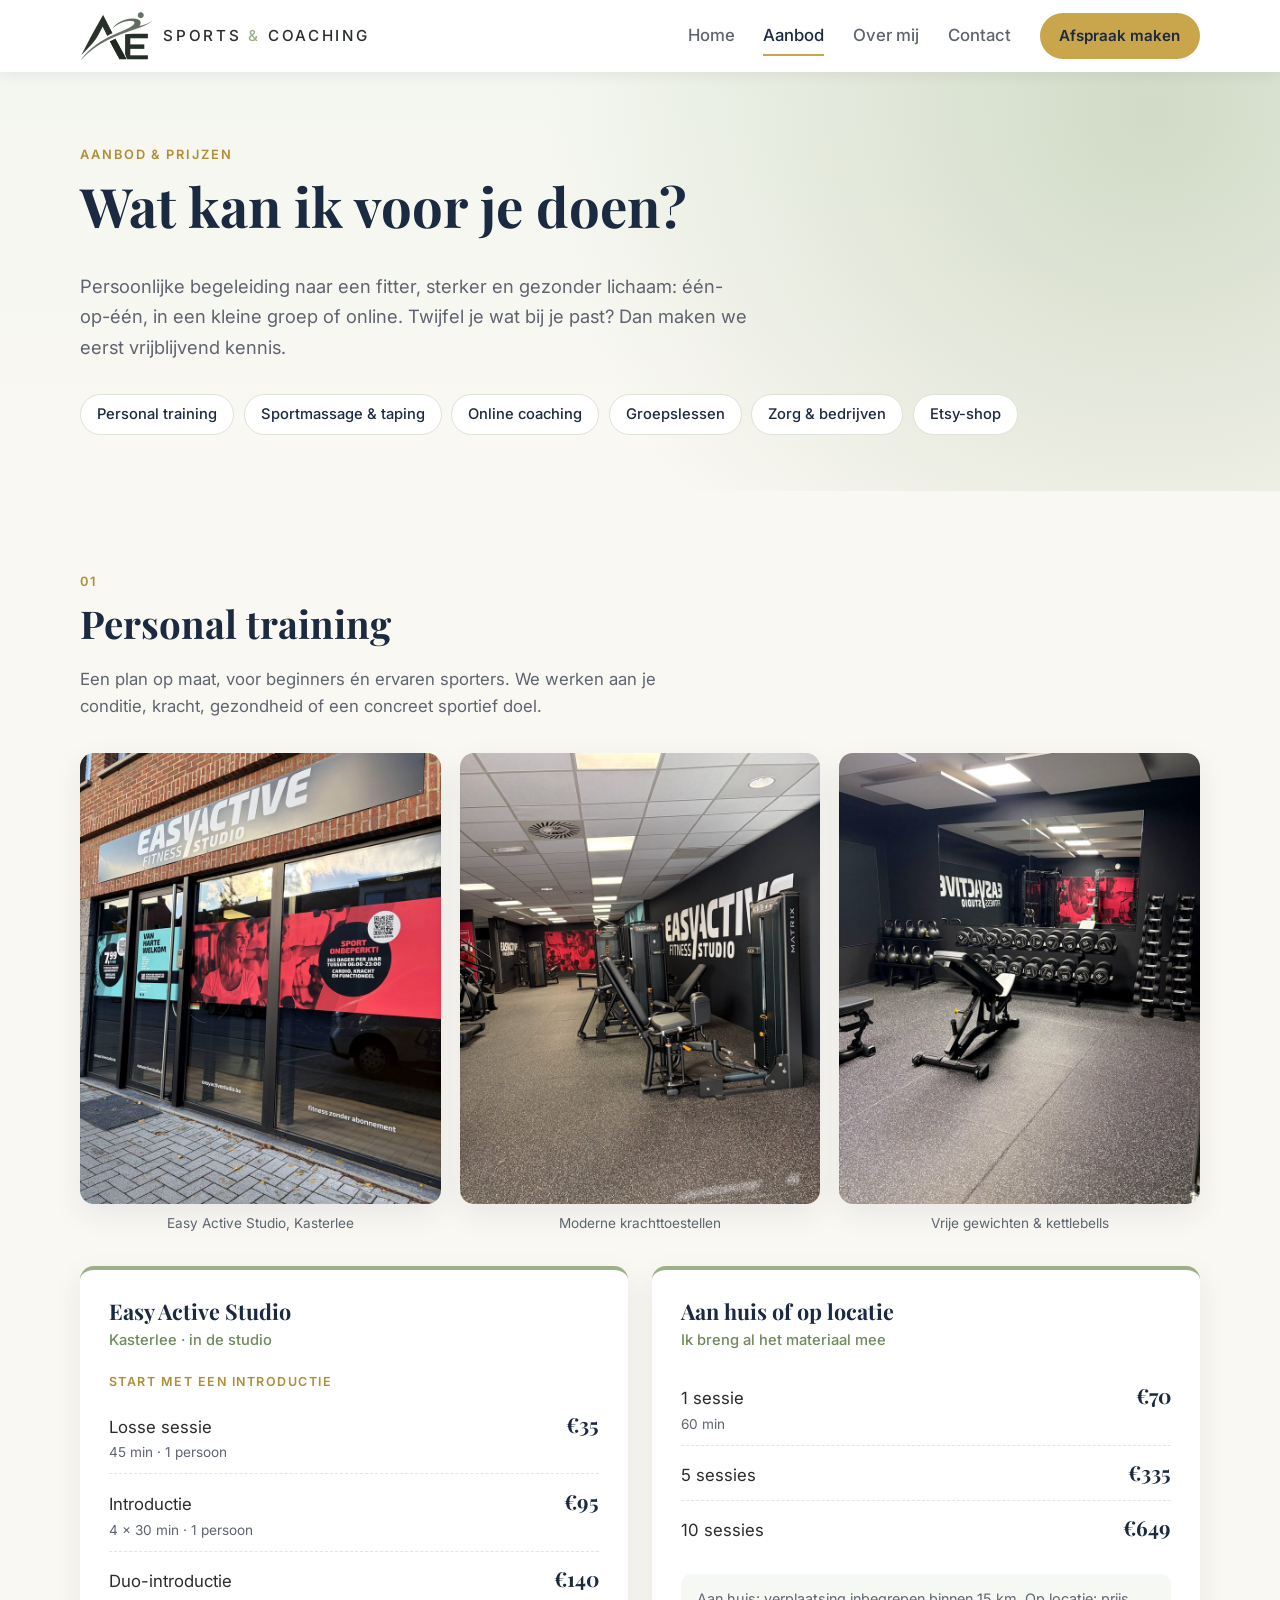
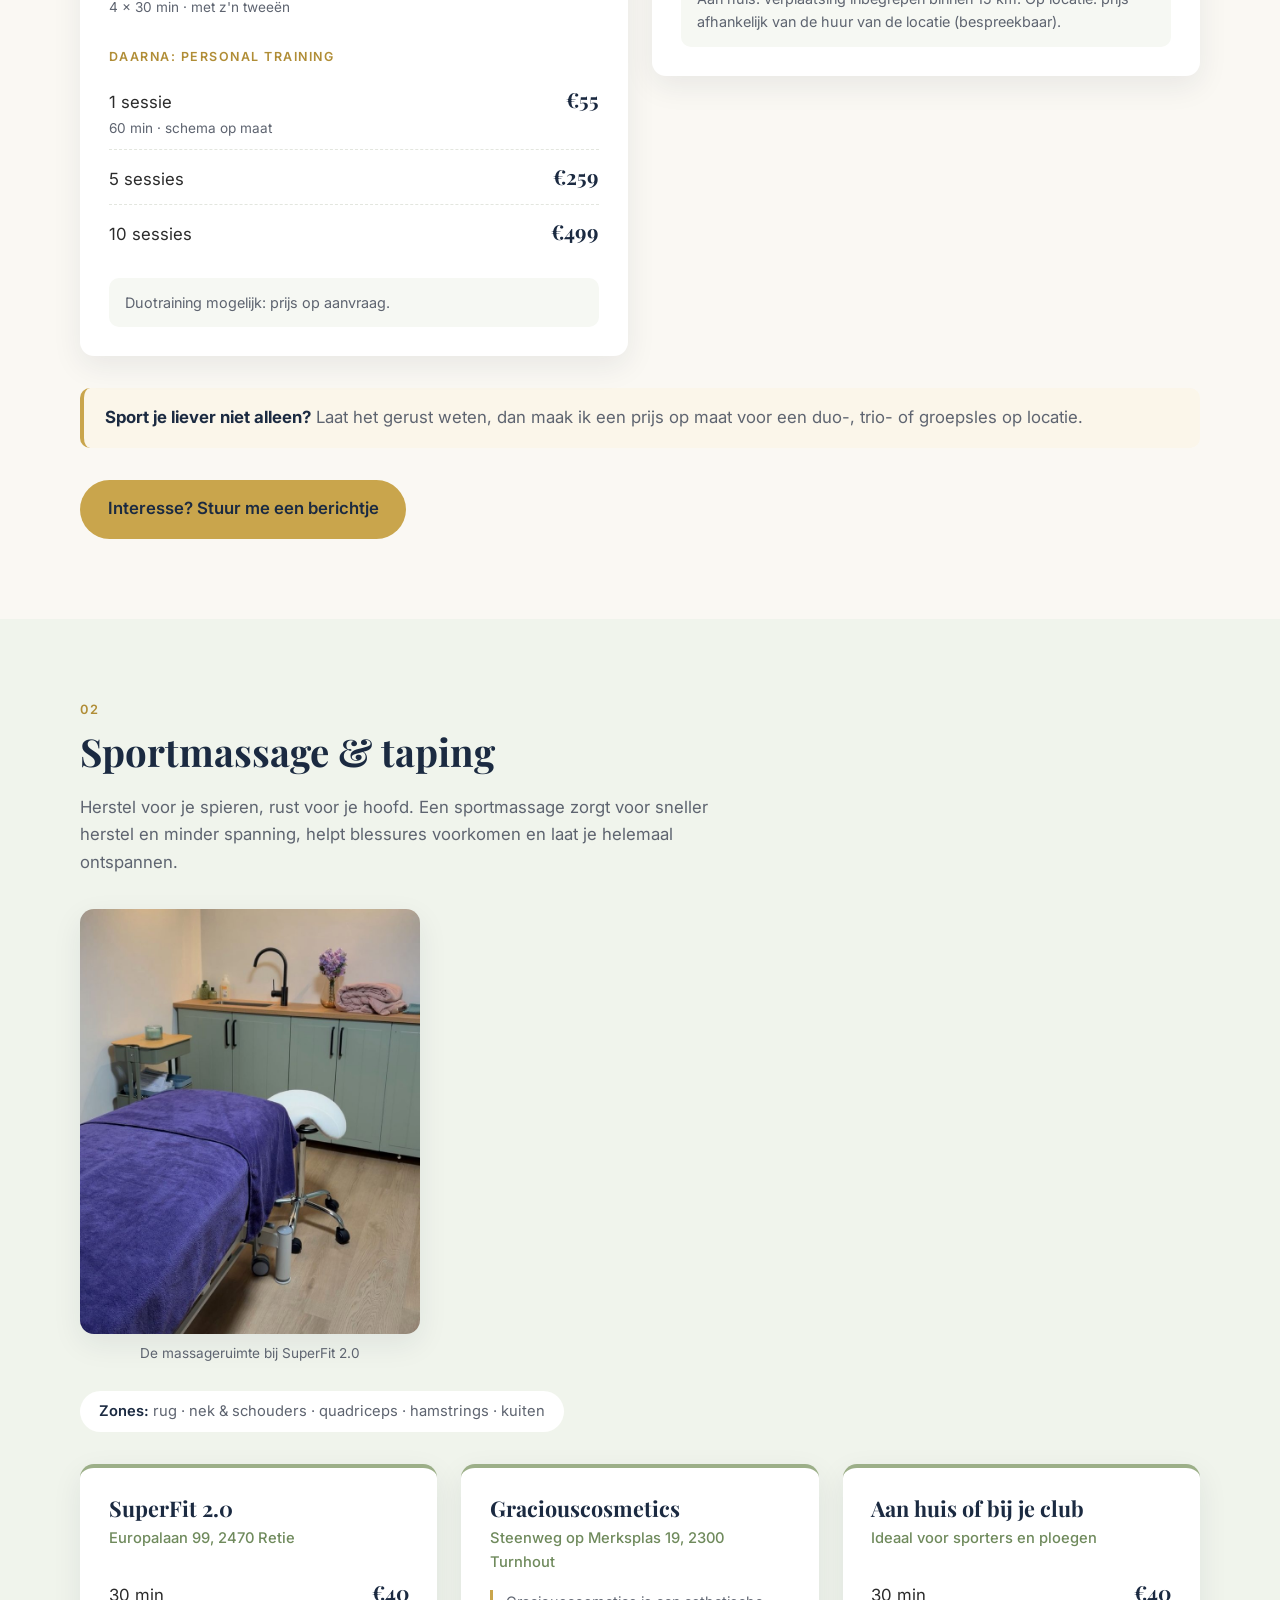
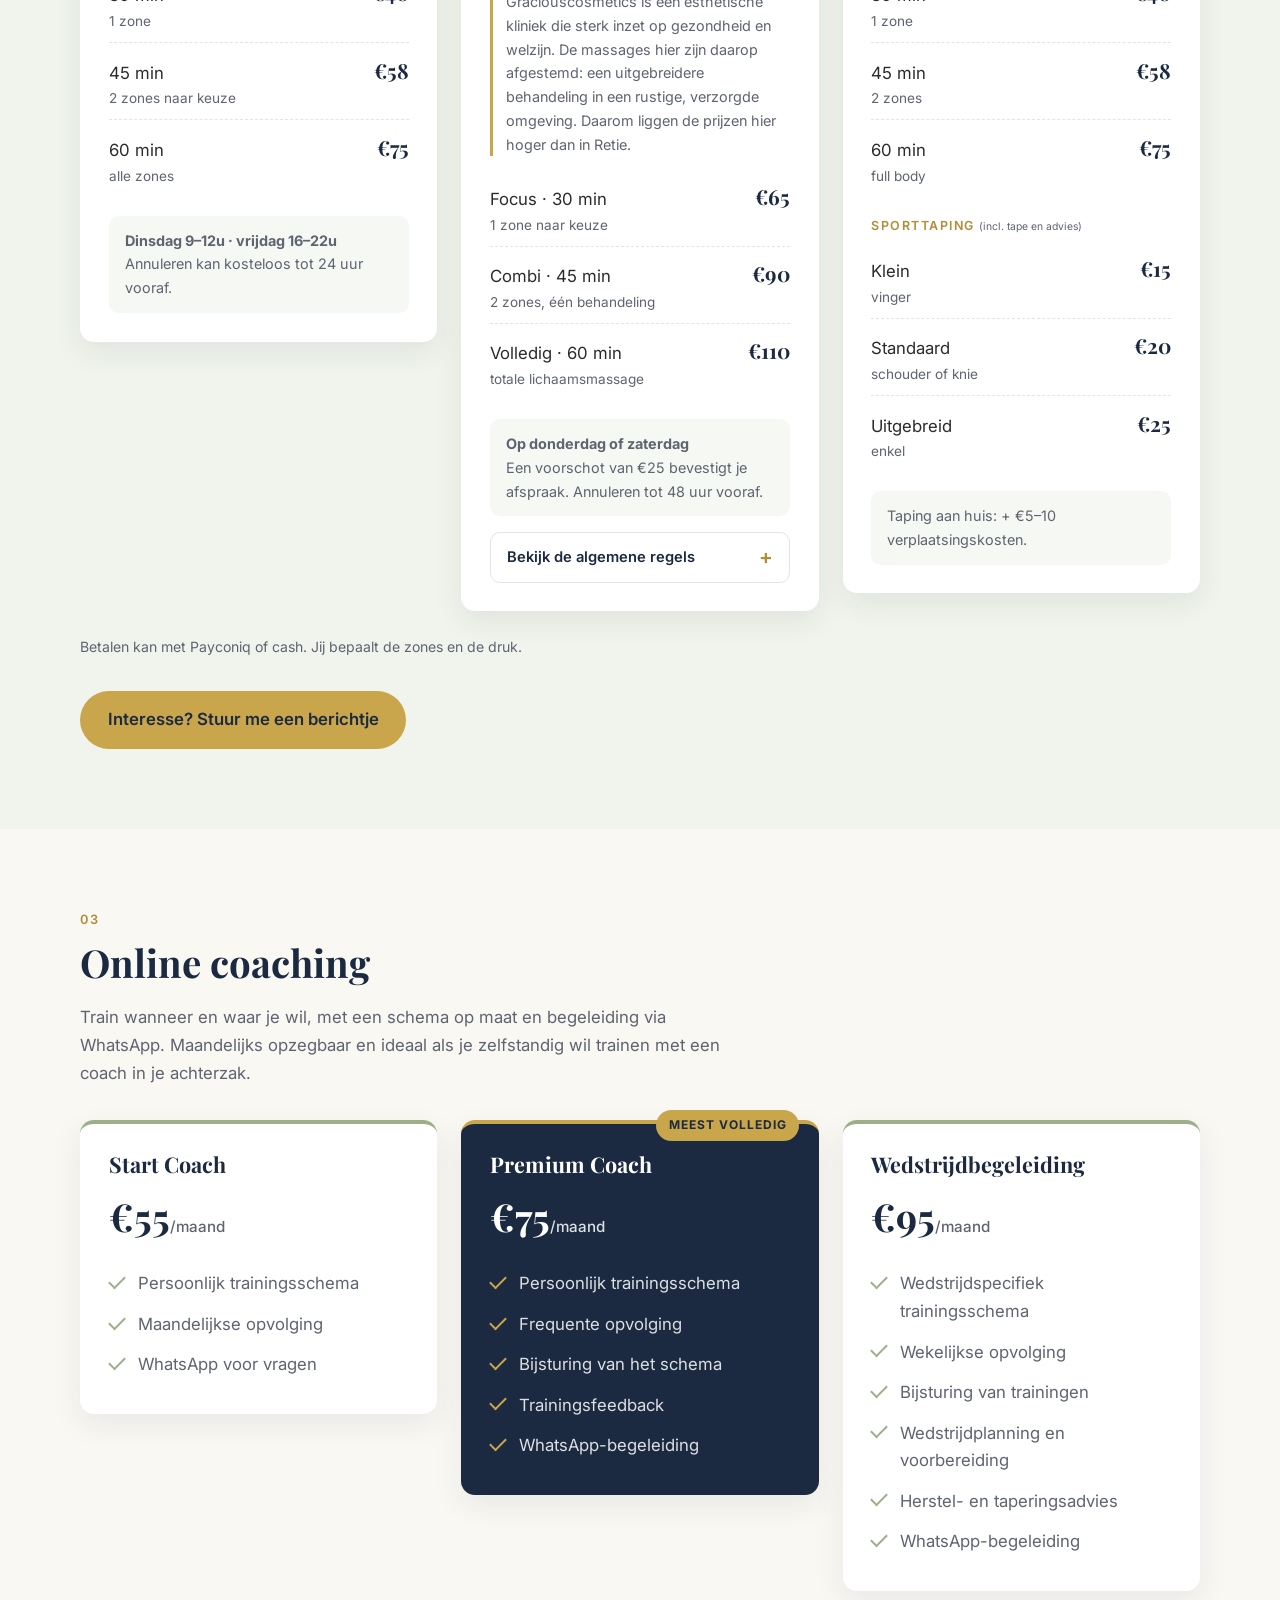
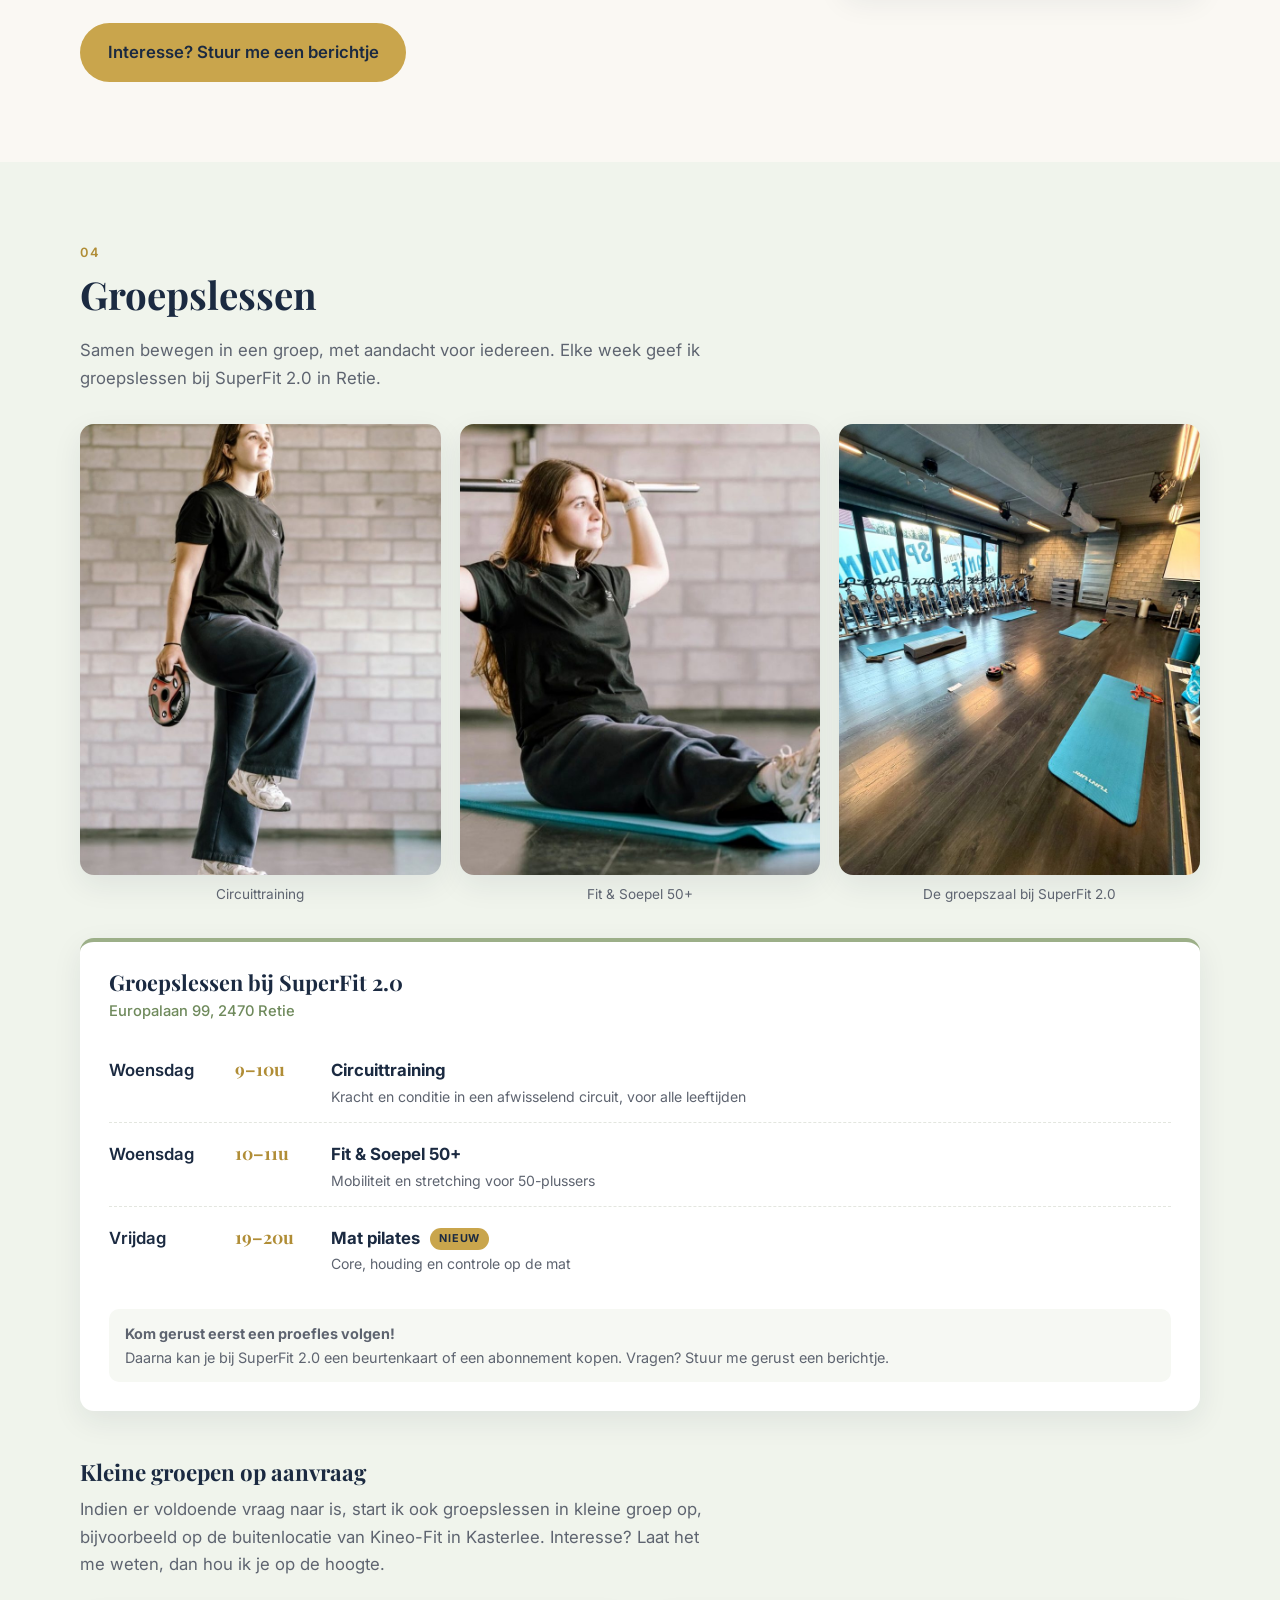
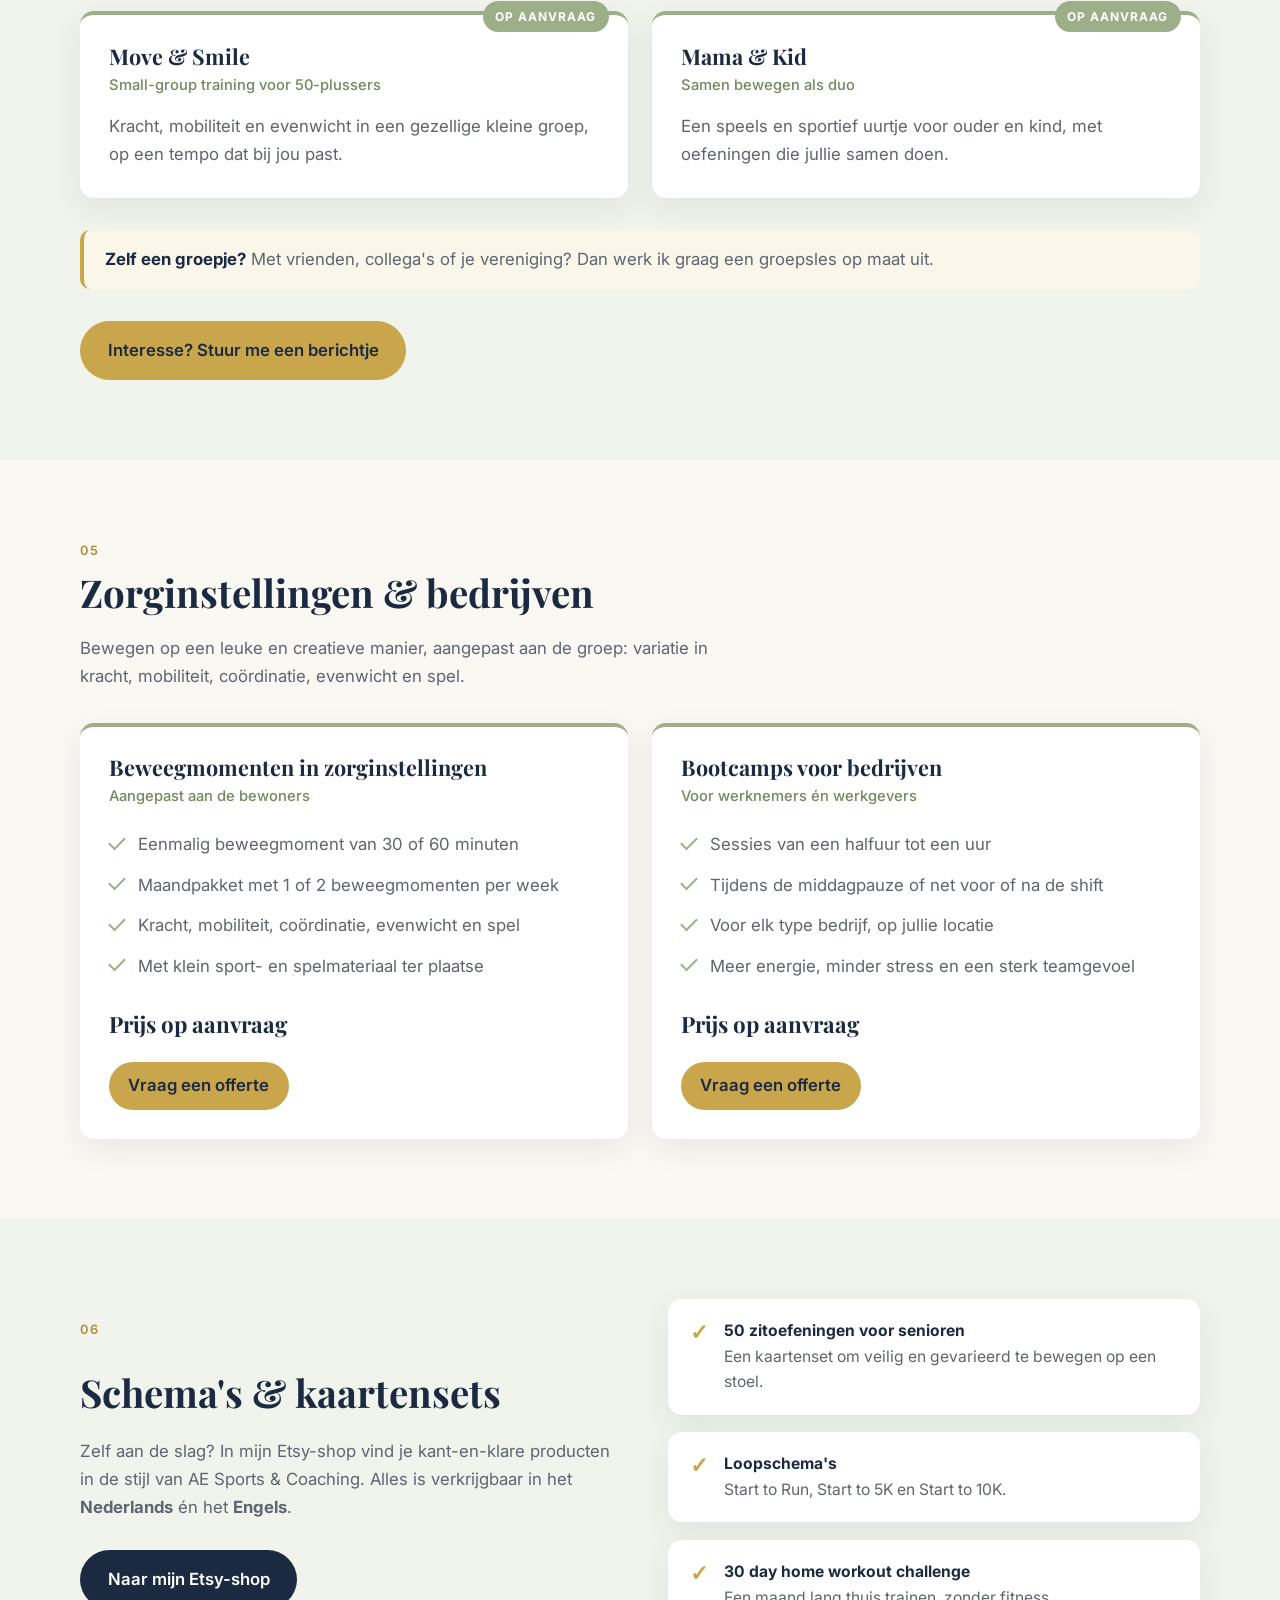
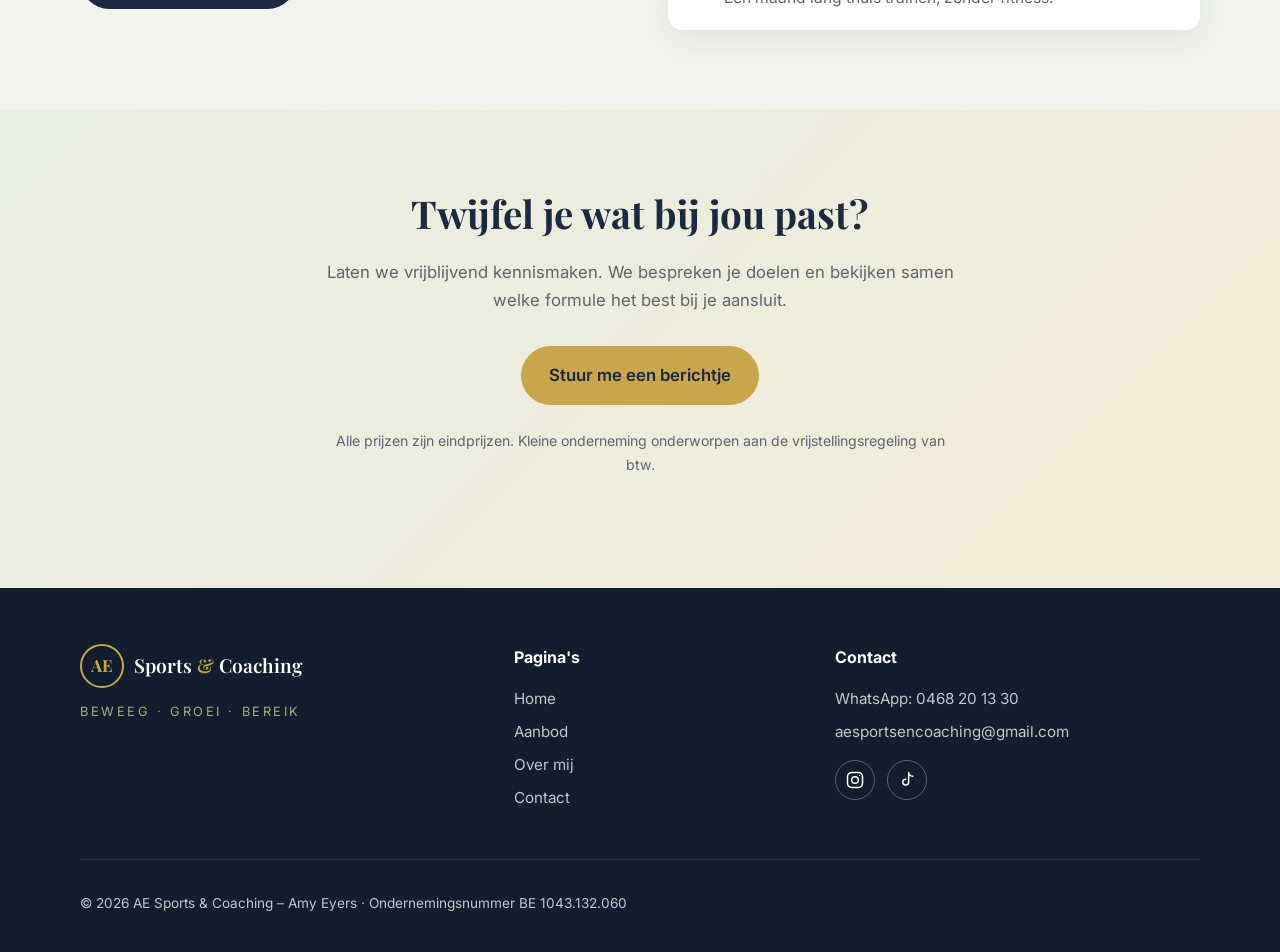
==== commit 6a6d2155: "Add files via upload" ====
--- a/aanbod.html
+++ b/aanbod.html
@@ -65,6 +65,11 @@
         <p class="eyebrow">01</p>
         <h2>Personal training</h2>
         <p class="section-intro">Een plan op maat, voor beginners én ervaren sporters. We werken aan je conditie, kracht, gezondheid of een concreet sportief doel.</p>
+        <div class="photo-row">
+            <figure><img src="foto-easyactive-gevel.jpg" alt="Gevel van Easy Active Fitness Studio in Kasterlee" loading="lazy" width="800" height="1000"><figcaption>Easy Active Studio, Kasterlee</figcaption></figure>
+            <figure><img src="foto-easyactive-fitness.jpg" alt="Toestellen in Easy Active Fitness Studio" loading="lazy" width="800" height="1000"><figcaption>Moderne krachttoestellen</figcaption></figure>
+            <figure><img src="foto-easyactive-gewichten.jpg" alt="Vrije gewichten en kettlebells in Easy Active Fitness Studio" loading="lazy" width="800" height="1000"><figcaption>Vrije gewichten &amp; kettlebells</figcaption></figure>
+        </div>
 
         <div class="price-grid price-grid-2">
           <article class="price-card">
@@ -112,6 +117,9 @@
         <p class="eyebrow">02</p>
         <h2>Sportmassage &amp; taping</h2>
         <p class="section-intro">Herstel voor je spieren, rust voor je hoofd. Een sportmassage zorgt voor sneller herstel en minder spanning, helpt blessures voorkomen en laat je helemaal ontspannen.</p>
+        <div class="photo-row photo-row-single">
+            <figure><img src="foto-massage-superfit.jpg" alt="Massageruimte bij SuperFit 2.0 in Retie" loading="lazy" width="800" height="1000"><figcaption>De massageruimte bij SuperFit 2.0</figcaption></figure>
+        </div>
 
         <div class="zones">
           <span>Zones:</span> rug · nek &amp; schouders · quadriceps · hamstrings · kuiten
@@ -238,7 +246,38 @@
       <div class="container">
         <p class="eyebrow">04</p>
         <h2>Groepslessen</h2>
-        <p class="section-intro">Samen bewegen in een kleine groep, met aandacht voor iedereen. Indien er voldoende vraag naar is, start ik groepslessen op, bijvoorbeeld op de buitenlocatie van Kineo-Fit in Kasterlee. Interesse? Laat het me weten, dan hou ik je op de hoogte.</p>
+        <p class="section-intro">Samen bewegen in een groep, met aandacht voor iedereen. Elke week geef ik groepslessen bij SuperFit 2.0 in Retie.</p>
+        <div class="photo-row">
+            <figure><img src="foto-circuittraining-amy.jpg" alt="Amy tijdens circuittraining met step en gewicht" loading="lazy" width="800" height="1000"><figcaption>Circuittraining</figcaption></figure>
+            <figure><img src="foto-fit-en-soepel.jpg" alt="Amy tijdens een mobiliteitsoefening op de mat" loading="lazy" width="800" height="1000"><figcaption>Fit &amp; Soepel 50+</figcaption></figure>
+            <figure><img src="foto-groepsles-zaal-superfit.jpg" alt="Groepszaal van SuperFit 2.0 klaar voor de les" loading="lazy" width="800" height="1000"><figcaption>De groepszaal bij SuperFit 2.0</figcaption></figure>
+        </div>
+
+        <article class="price-card schedule-card">
+          <h3>Groepslessen bij SuperFit 2.0</h3>
+          <p class="price-meta">Europalaan 99, 2470 Retie</p>
+          <ul class="schedule">
+            <li>
+              <span class="schedule-day">Woensdag</span>
+              <span class="schedule-time">9–10u</span>
+              <span class="schedule-class"><strong>Circuittraining</strong><small>Kracht en conditie in een afwisselend circuit, voor alle leeftijden</small></span>
+            </li>
+            <li>
+              <span class="schedule-day">Woensdag</span>
+              <span class="schedule-time">10–11u</span>
+              <span class="schedule-class"><strong>Fit &amp; Soepel 50+</strong><small>Mobiliteit en stretching voor 50-plussers</small></span>
+            </li>
+            <li>
+              <span class="schedule-day">Vrijdag</span>
+              <span class="schedule-time">19–20u</span>
+              <span class="schedule-class"><strong>Mat pilates <span class="badge-new">Nieuw</span></strong><small>Core, houding en controle op de mat</small></span>
+            </li>
+          </ul>
+          <p class="note"><strong>Kom gerust eerst een proefles volgen!</strong><br>Daarna kan je bij SuperFit 2.0 een beurtenkaart of een abonnement kopen. Vragen? Stuur me gerust een berichtje.</p>
+        </article>
+
+        <h3 class="sub-title">Kleine groepen op aanvraag</h3>
+        <p class="section-intro">Indien er voldoende vraag naar is, start ik ook groepslessen in kleine groep op, bijvoorbeeld op de buitenlocatie van Kineo-Fit in Kasterlee. Interesse? Laat het me weten, dan hou ik je op de hoogte.</p>
 
         <div class="price-grid price-grid-2">
           <article class="price-card">
@@ -401,5 +440,6 @@
   </footer>
 
   <script src="script.js"></script>
+  <!-- Cloudflare Web Analytics --><script type='module' src='https://static.cloudflareinsights.com/beacon.min.js' data-cf-beacon='{"token": "a98133c19c574acfad37a45c8e2be44e"}'></script><!-- End Cloudflare Web Analytics -->
 </body>
 </html>
--- a/style.css
+++ b/style.css
@@ -981,3 +981,131 @@
 .location { display: flex; flex-direction: column; align-items: flex-start; }
 .location .btn { margin-top: auto; }
 .location-address, .location-hours { margin-bottom: 1.2rem; }
+
+/* ---------- Reviews ---------- */
+.reviews {
+  display: grid;
+  grid-template-columns: repeat(auto-fit, minmax(280px, 1fr));
+  gap: 1.5rem;
+  margin-top: 2rem;
+}
+.review {
+  background: #fff;
+  border-radius: var(--radius);
+  padding: 1.8rem;
+  box-shadow: var(--schaduw);
+  display: flex;
+  flex-direction: column;
+}
+.review-stars { color: var(--goud); font-size: 1.2rem; letter-spacing: 0.1em; }
+.review-stars span { color: #E3E0D6; }
+.review-text {
+  font-family: var(--font-titel);
+  font-style: italic;
+  font-size: 1.08rem;
+  color: var(--navy);
+  margin: 0.8rem 0 1.2rem;
+}
+.review-name { margin: auto 0 0; font-size: 0.92rem; color: var(--tekst-zacht); }
+.review-name strong { color: var(--navy); }
+.review-empty {
+  grid-column: 1 / -1;
+  background: #fff;
+  border: 2px dashed #D6DECE;
+  border-radius: var(--radius);
+  padding: 2rem;
+  text-align: center;
+  color: var(--tekst-zacht);
+}
+.review-buttons { display: flex; flex-wrap: wrap; gap: 1rem; margin-top: 2rem; }
+
+/* Verborgen elementen echt verbergen */
+[hidden] { display: none !important; }
+
+.btn-google { display: inline-flex; align-items: center; gap: 0.5rem; }
+.btn-google svg { width: 20px; height: 20px; fill: var(--navy); }
+.btn-google:hover svg { fill: #fff; }
+.review-empty small { display: block; margin-top: 0.4rem; font-size: 0.88rem; }
+
+button.btn-outline-navy { background: transparent; }
+button.btn-outline-navy:hover { background: var(--navy); }
+
+.reviews-widget { margin-top: 2rem; min-height: 40px; }
+
+/* ---------- Lesrooster groepslessen ---------- */
+.schedule-card { margin-top: 2rem; }
+.schedule { list-style: none; margin: 0.5rem 0 0; padding: 0; }
+.schedule li {
+  display: grid;
+  grid-template-columns: 110px 80px 1fr;
+  gap: 1rem;
+  align-items: baseline;
+  padding: 0.9rem 0;
+  border-bottom: 1px dashed #E3E6DF;
+}
+.schedule li:last-child { border-bottom: 0; }
+.schedule-day { font-weight: 600; color: var(--navy); }
+.schedule-time { font-family: var(--font-titel); font-weight: 700; color: var(--goud-dark); font-size: 1.1rem; }
+.schedule-class strong { color: var(--navy); }
+.schedule-class small { display: block; color: var(--tekst-zacht); font-size: 0.88rem; }
+.badge-new {
+  display: inline-block;
+  background: var(--goud);
+  color: var(--navy);
+  font-size: 0.68rem;
+  font-weight: 700;
+  letter-spacing: 0.08em;
+  text-transform: uppercase;
+  padding: 0.15rem 0.55rem;
+  border-radius: 999px;
+  margin-left: 0.4rem;
+  vertical-align: middle;
+}
+.sub-title { margin-top: 3rem; font-size: 1.4rem; }
+@media (max-width: 560px) {
+  .schedule li { grid-template-columns: 1fr auto; gap: 0.2rem 1rem; }
+  .schedule-class { grid-column: 1 / -1; }
+}
+
+/* ---------- Foto's ---------- */
+.photo-row {
+  display: grid;
+  grid-template-columns: repeat(3, 1fr);
+  gap: 1.2rem;
+  margin: 2rem 0 0.5rem;
+}
+.photo-row-4 { grid-template-columns: repeat(4, 1fr); }
+.photo-row-single { grid-template-columns: minmax(0, 340px); }
+.photo-row figure { margin: 0; }
+.photo-row img {
+  width: 100%;
+  height: auto;
+  aspect-ratio: 4 / 5;
+  object-fit: cover;
+  border-radius: var(--radius);
+  box-shadow: var(--schaduw);
+}
+.photo-row figcaption {
+  font-size: 0.85rem;
+  color: var(--tekst-zacht);
+  margin-top: 0.5rem;
+  text-align: center;
+}
+.gallery-section { padding-top: 0; }
+
+@media (max-width: 860px) {
+  .photo-row-4 { grid-template-columns: repeat(2, 1fr); }
+}
+@media (max-width: 680px) {
+  .photo-row:not(.photo-row-single):not(.photo-row-4) {
+    display: flex;
+    overflow-x: auto;
+    scroll-snap-type: x mandatory;
+    padding-bottom: 0.5rem;
+  }
+  .photo-row:not(.photo-row-single):not(.photo-row-4) figure {
+    flex: 0 0 72%;
+    scroll-snap-align: start;
+  }
+  .photo-row-single { grid-template-columns: minmax(0, 280px); }
+}
